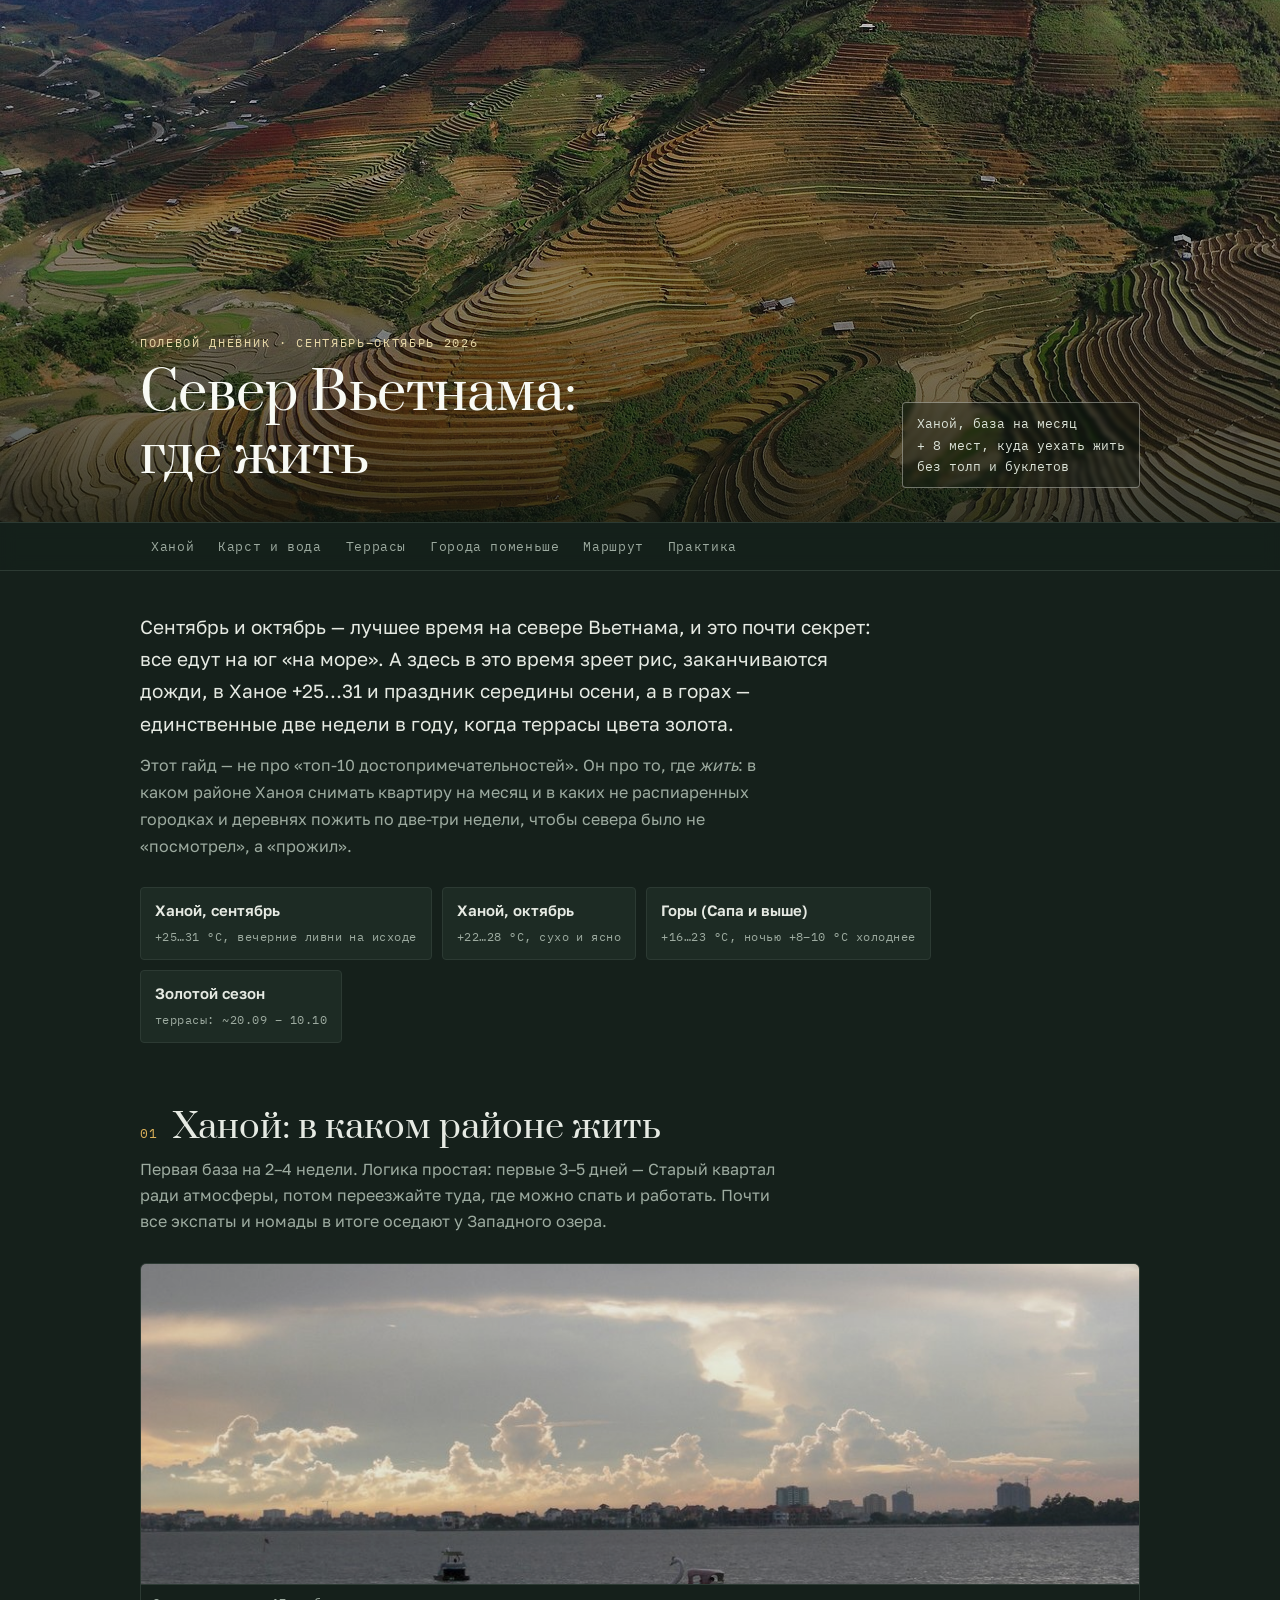
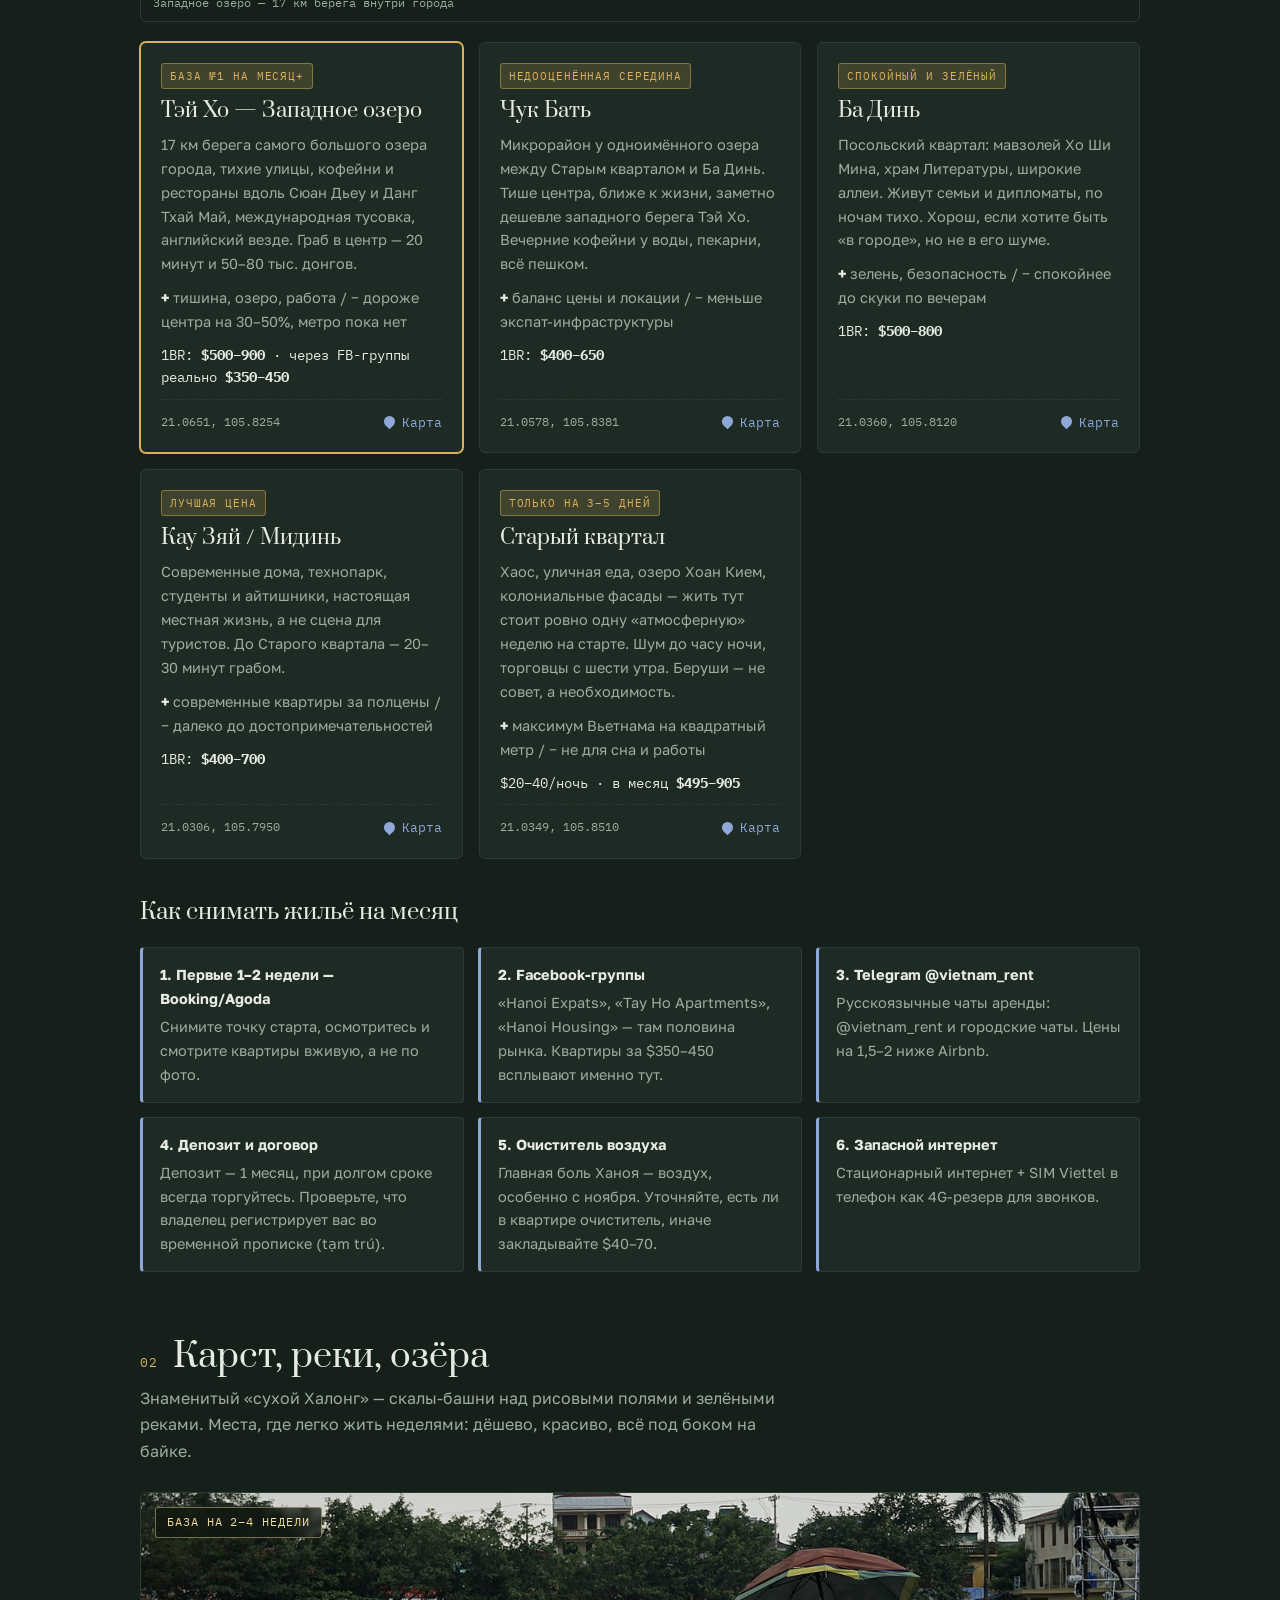
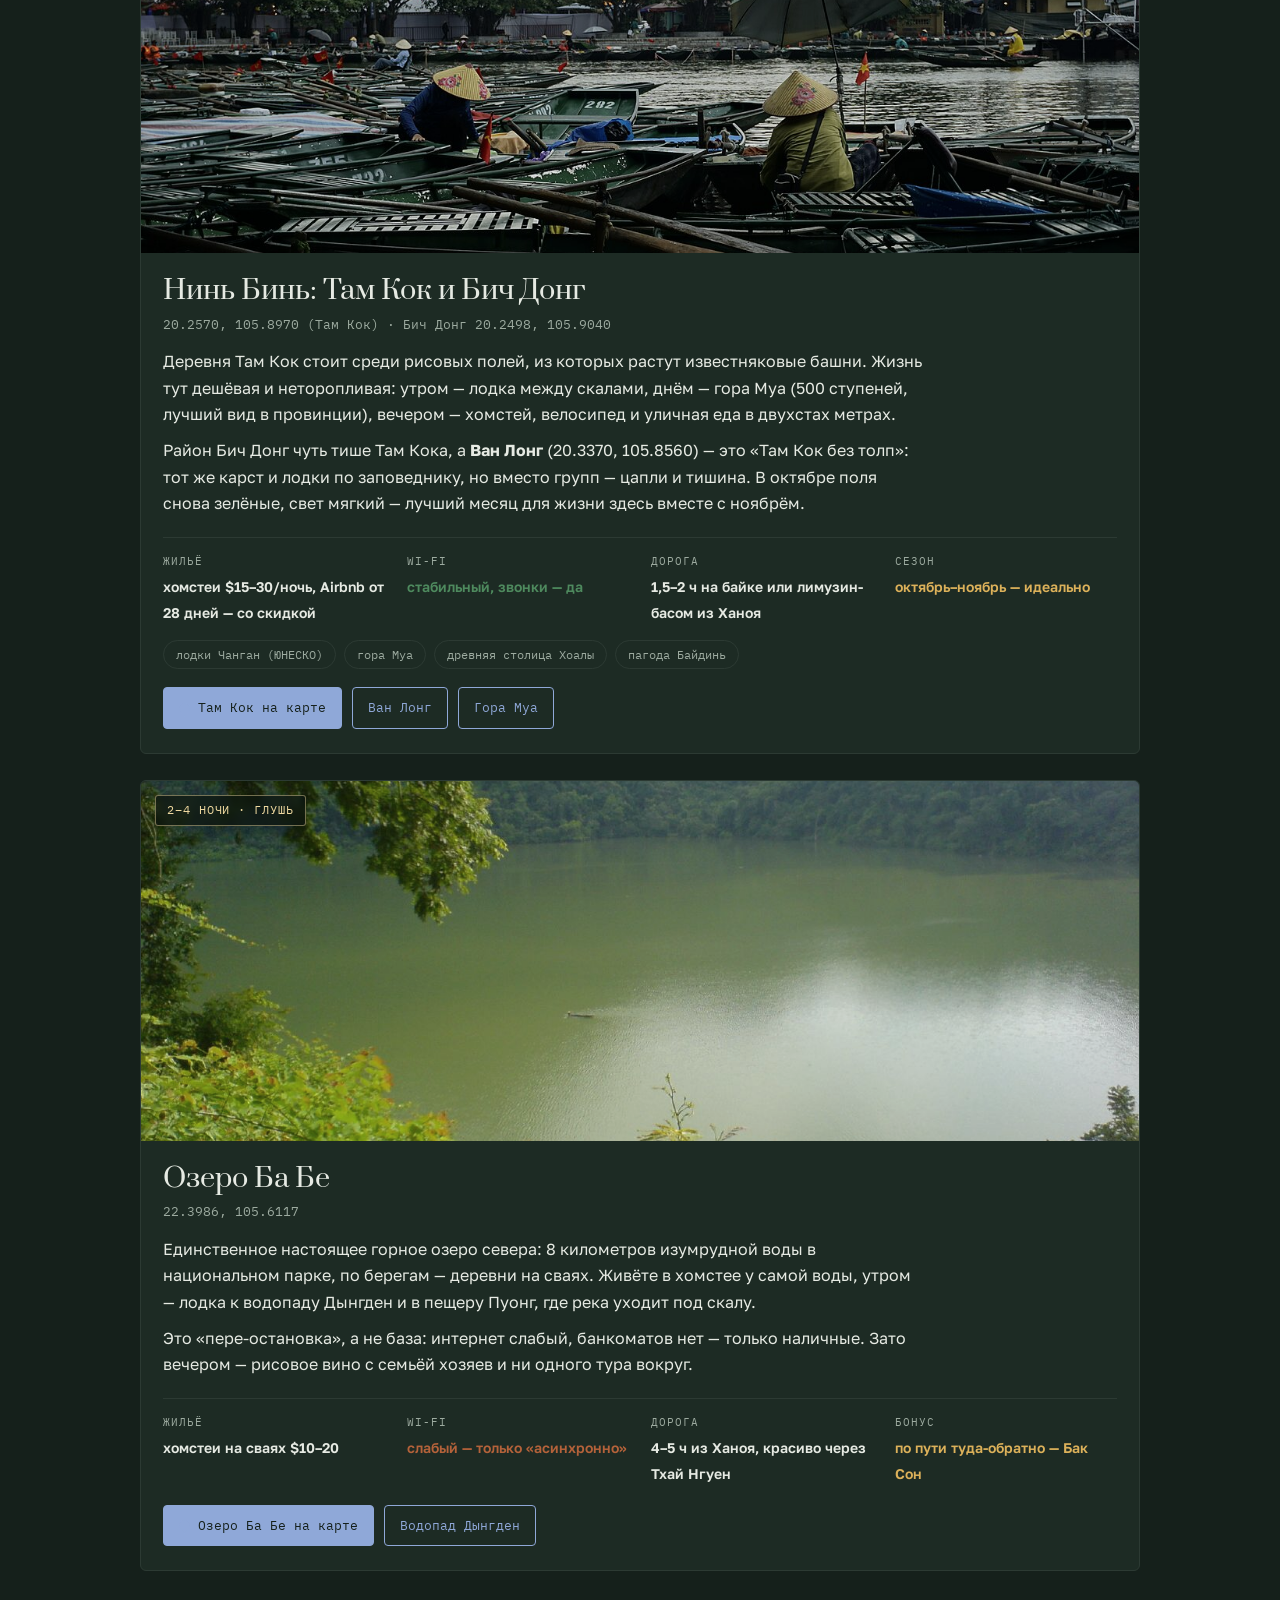
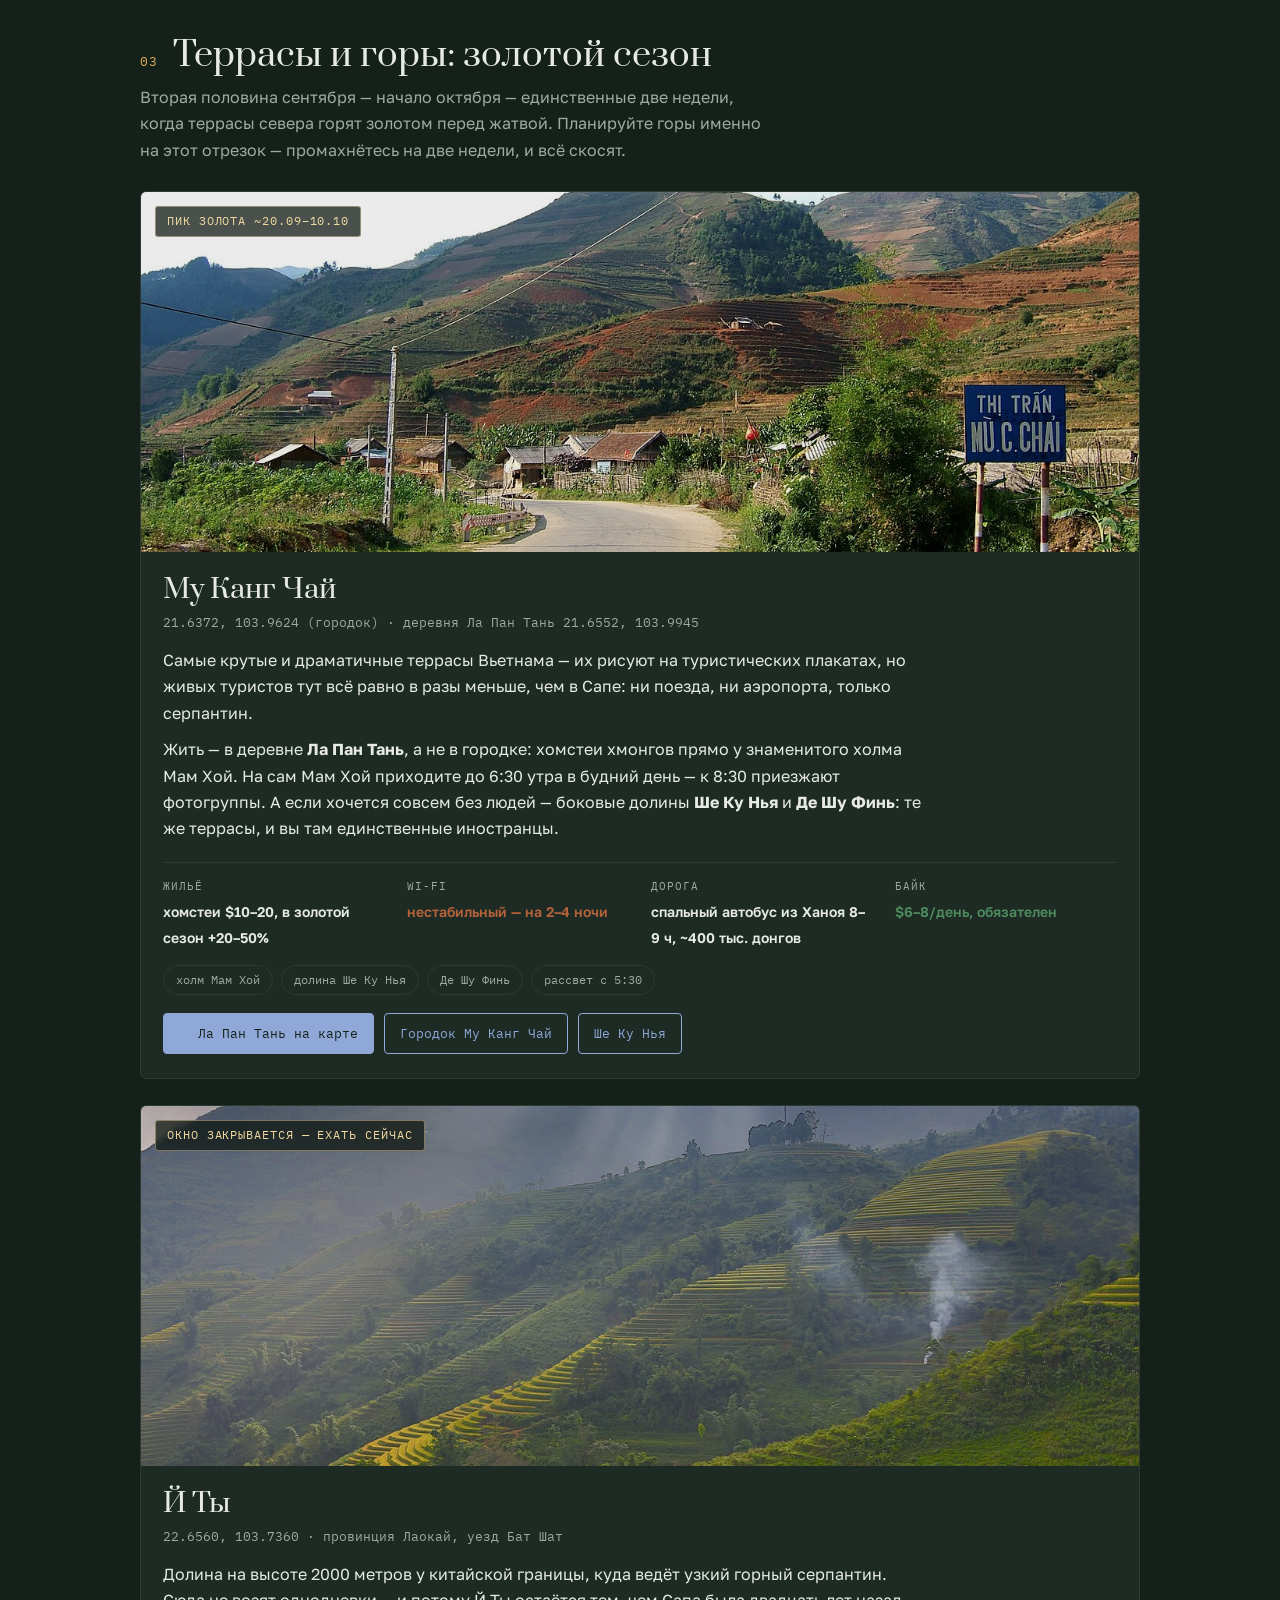
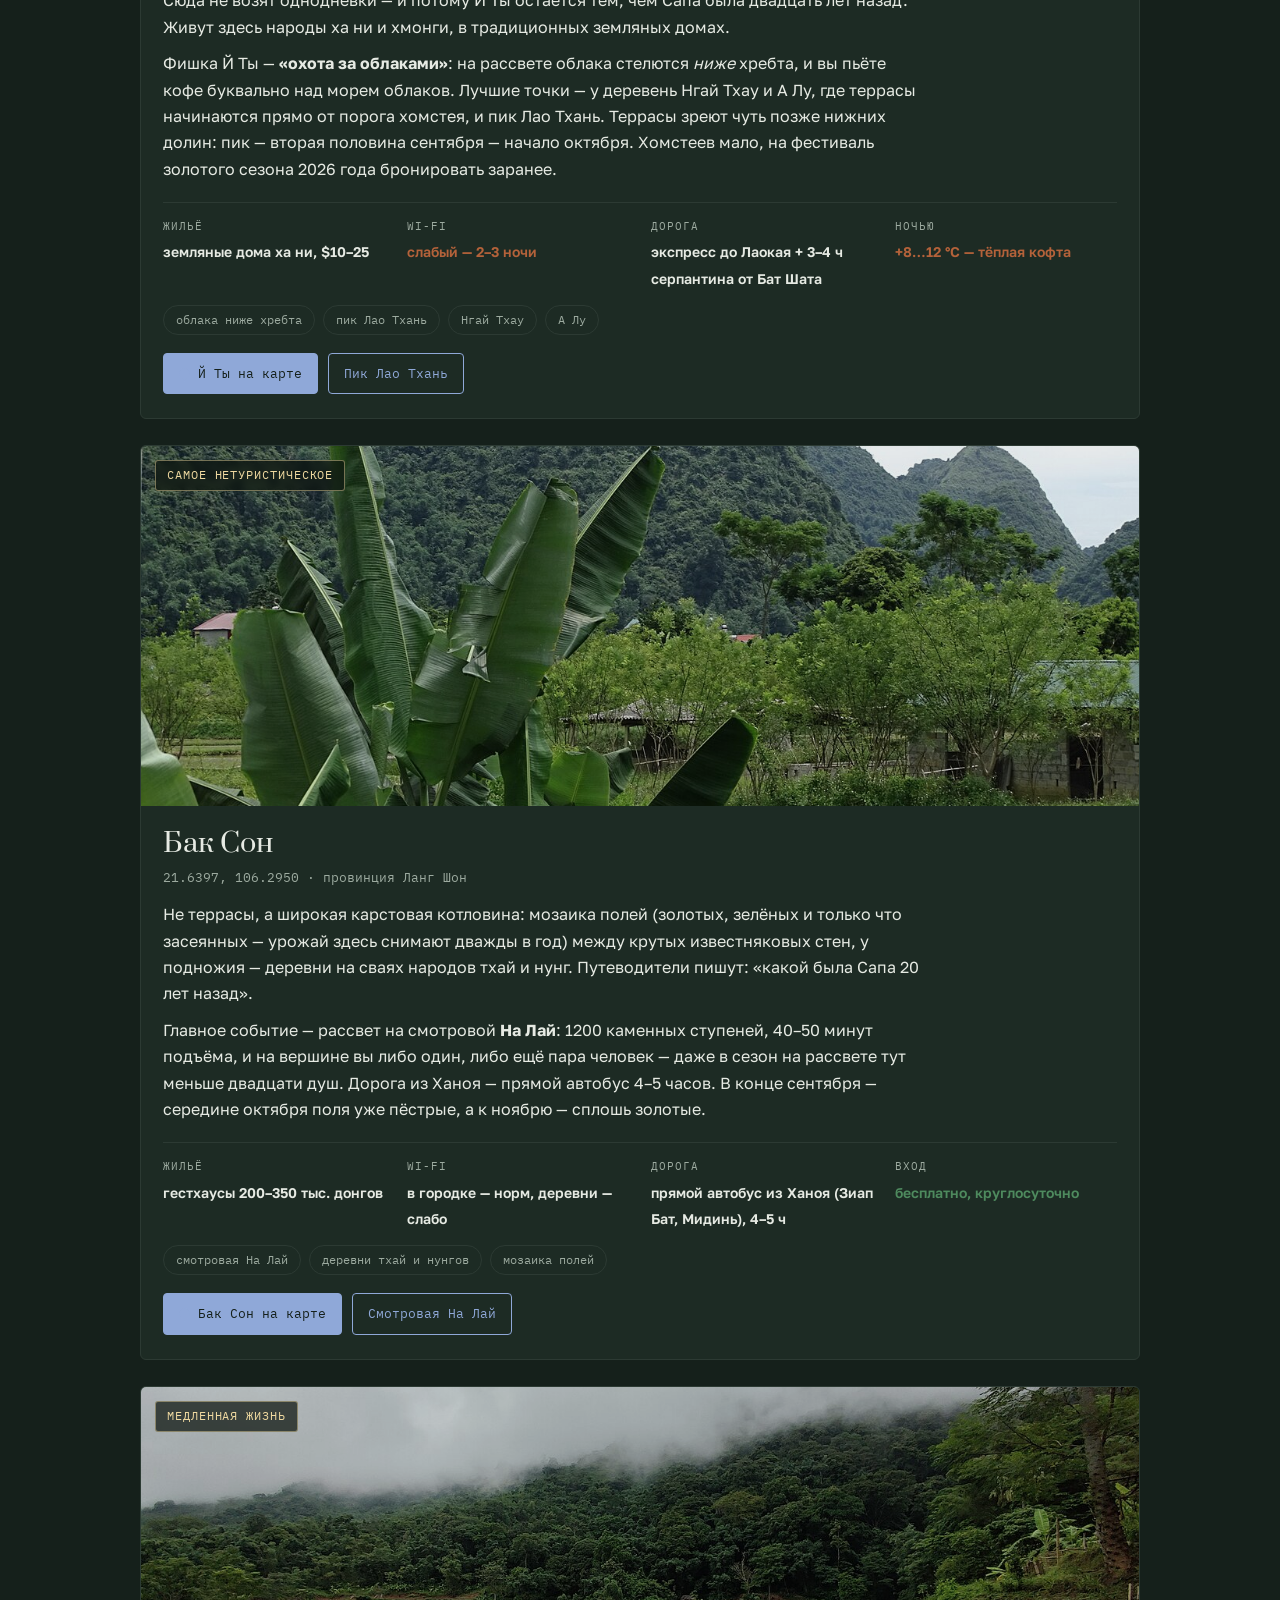
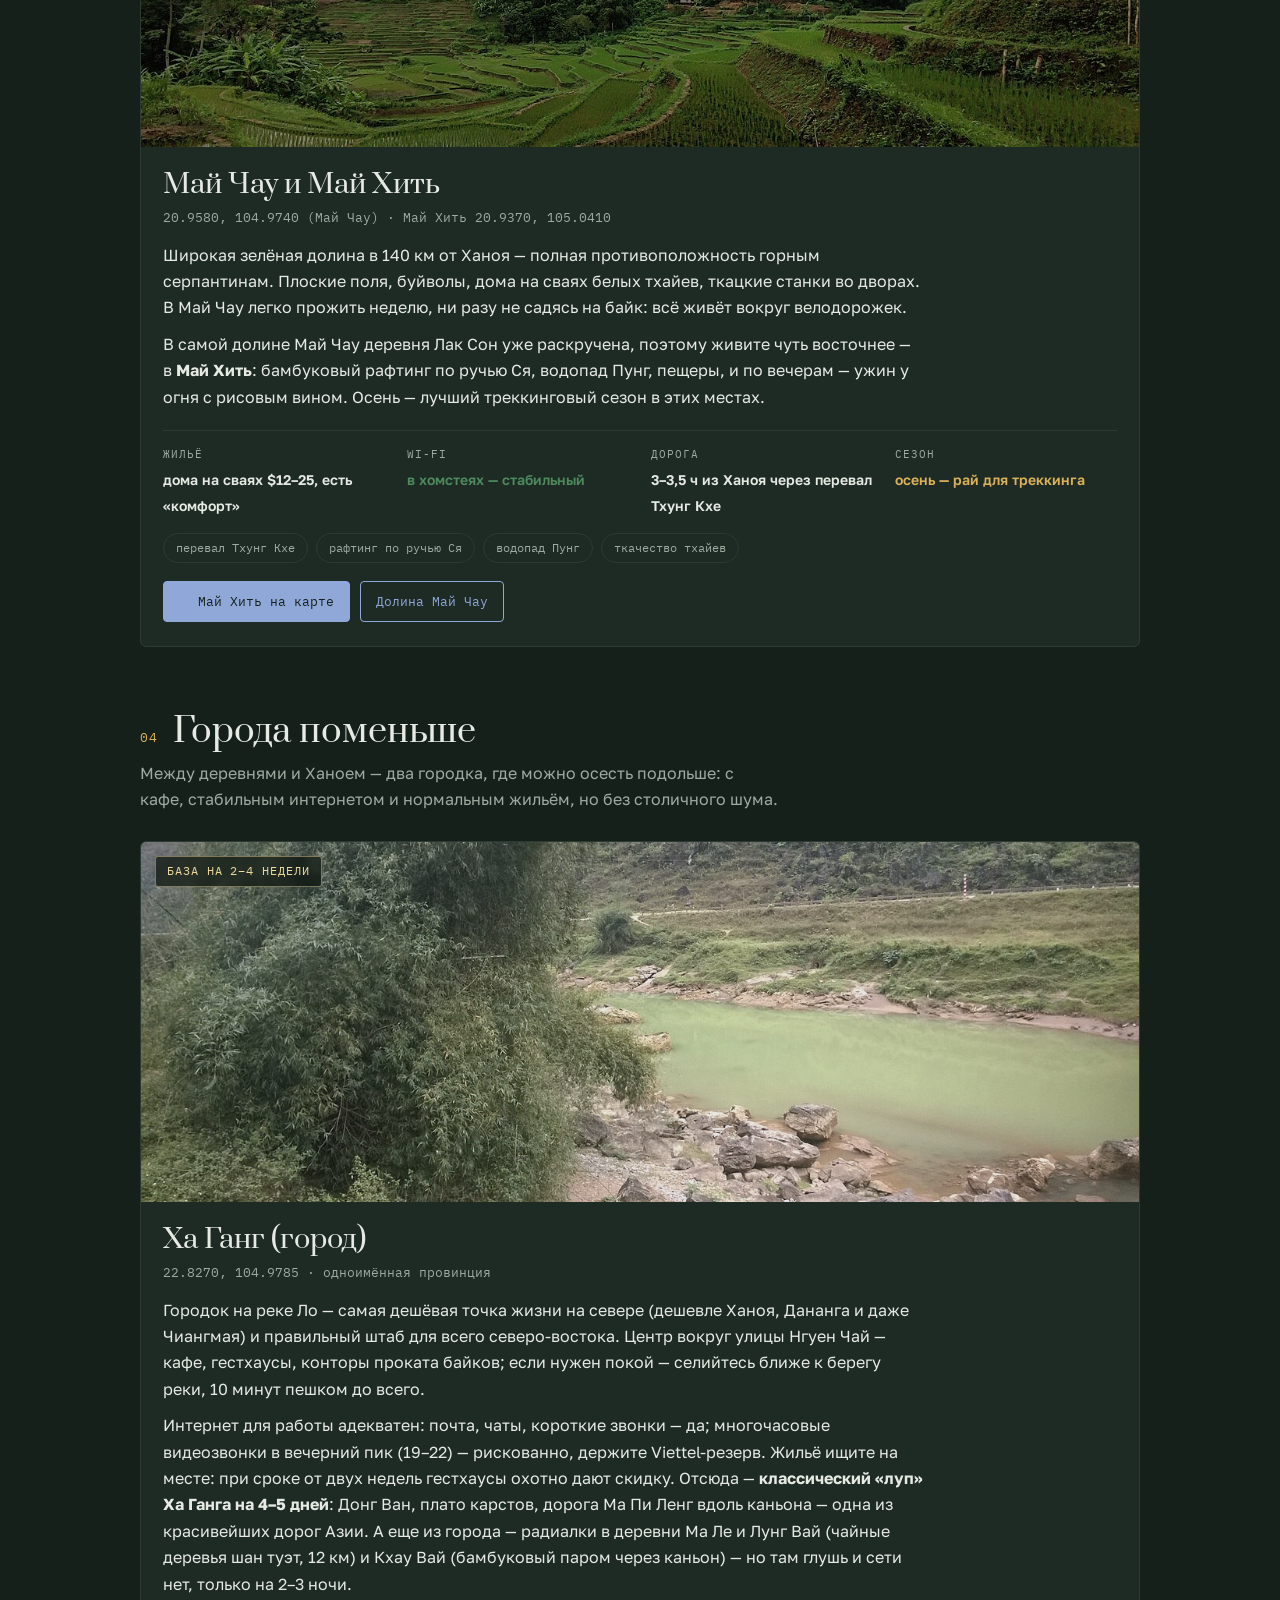
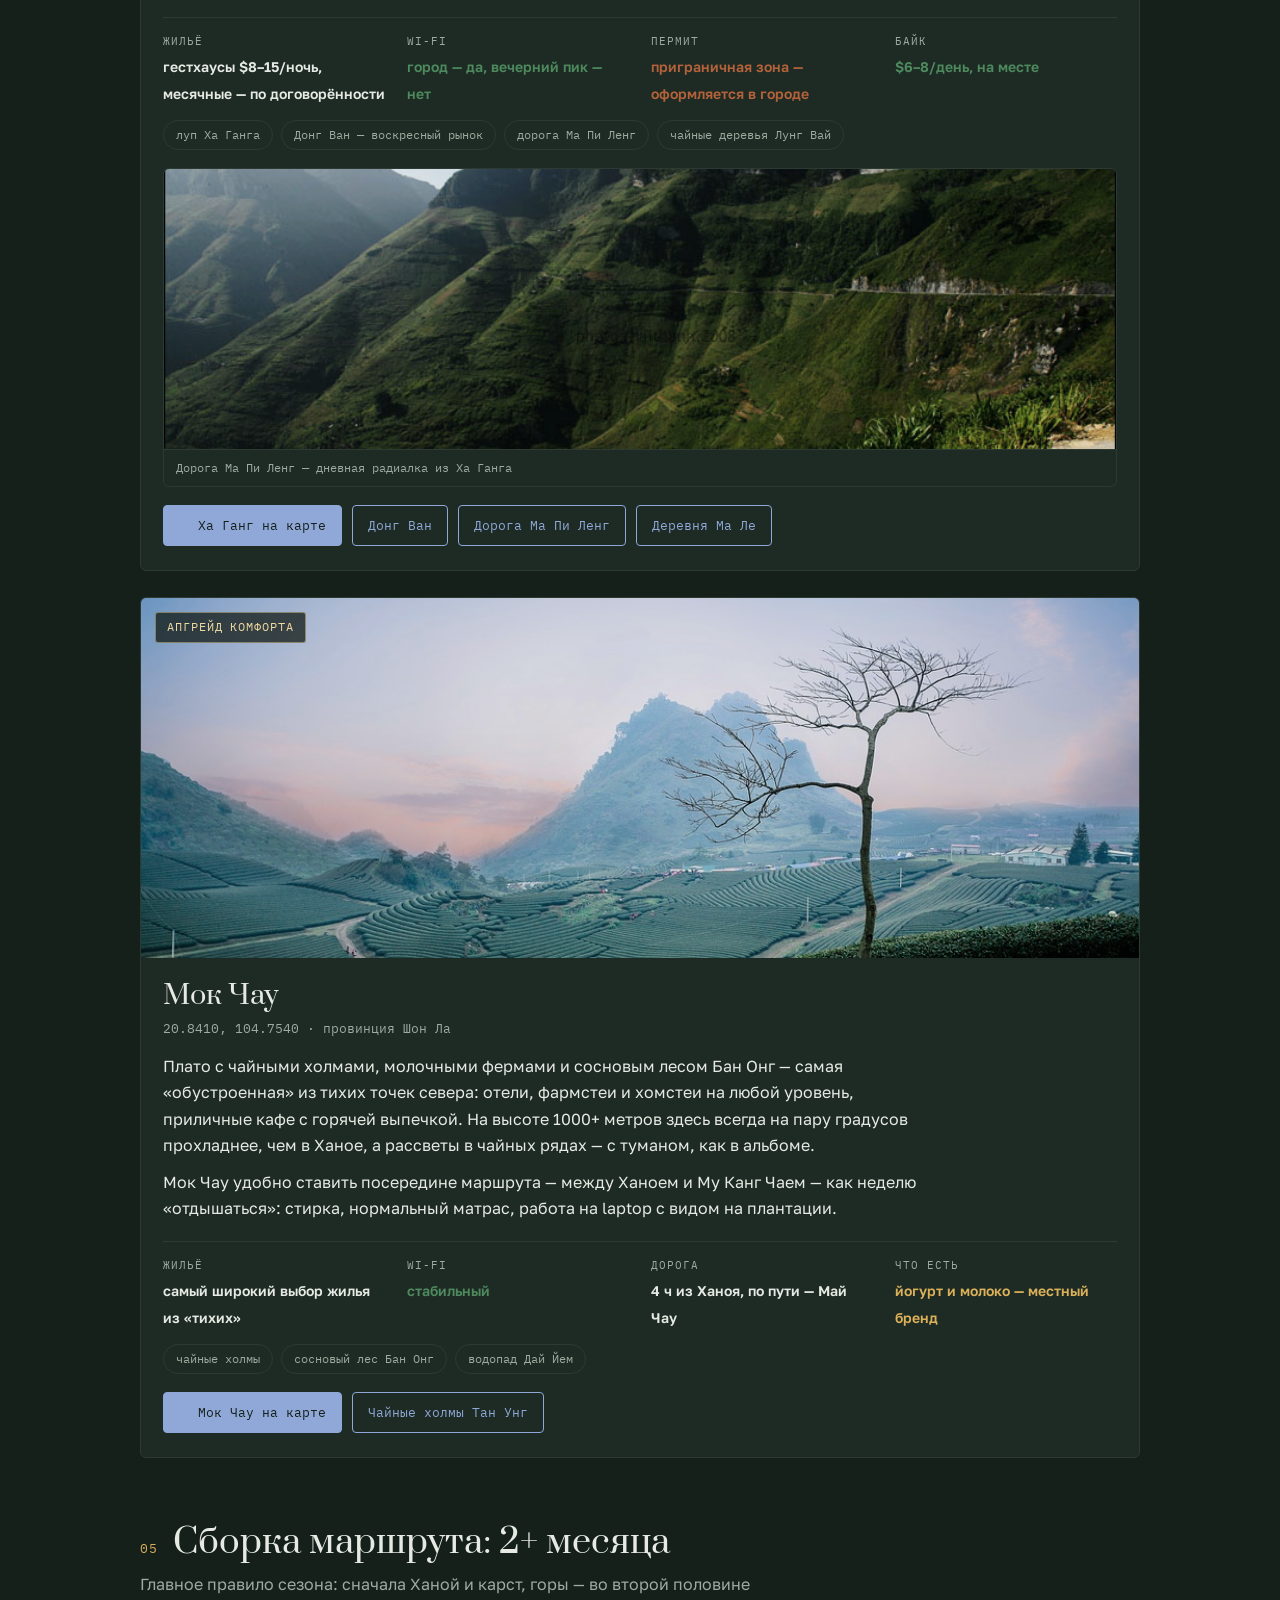
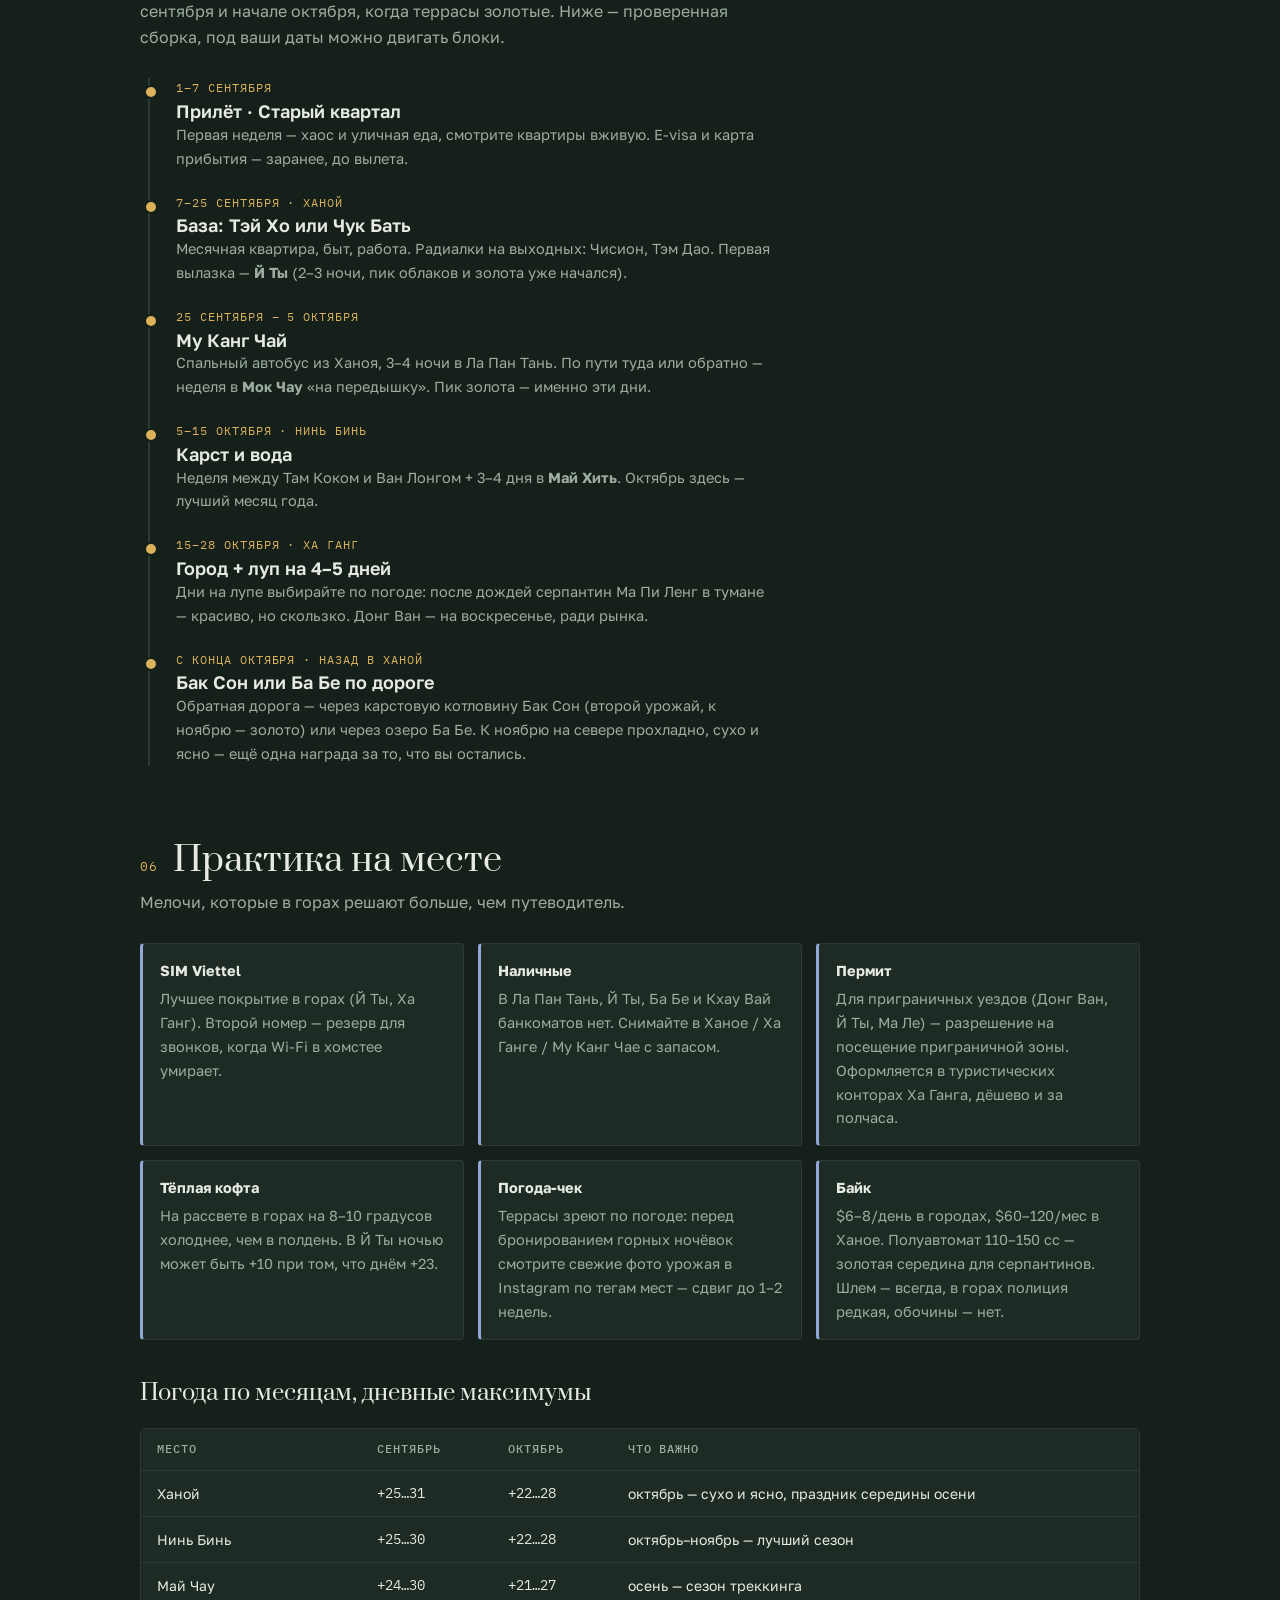
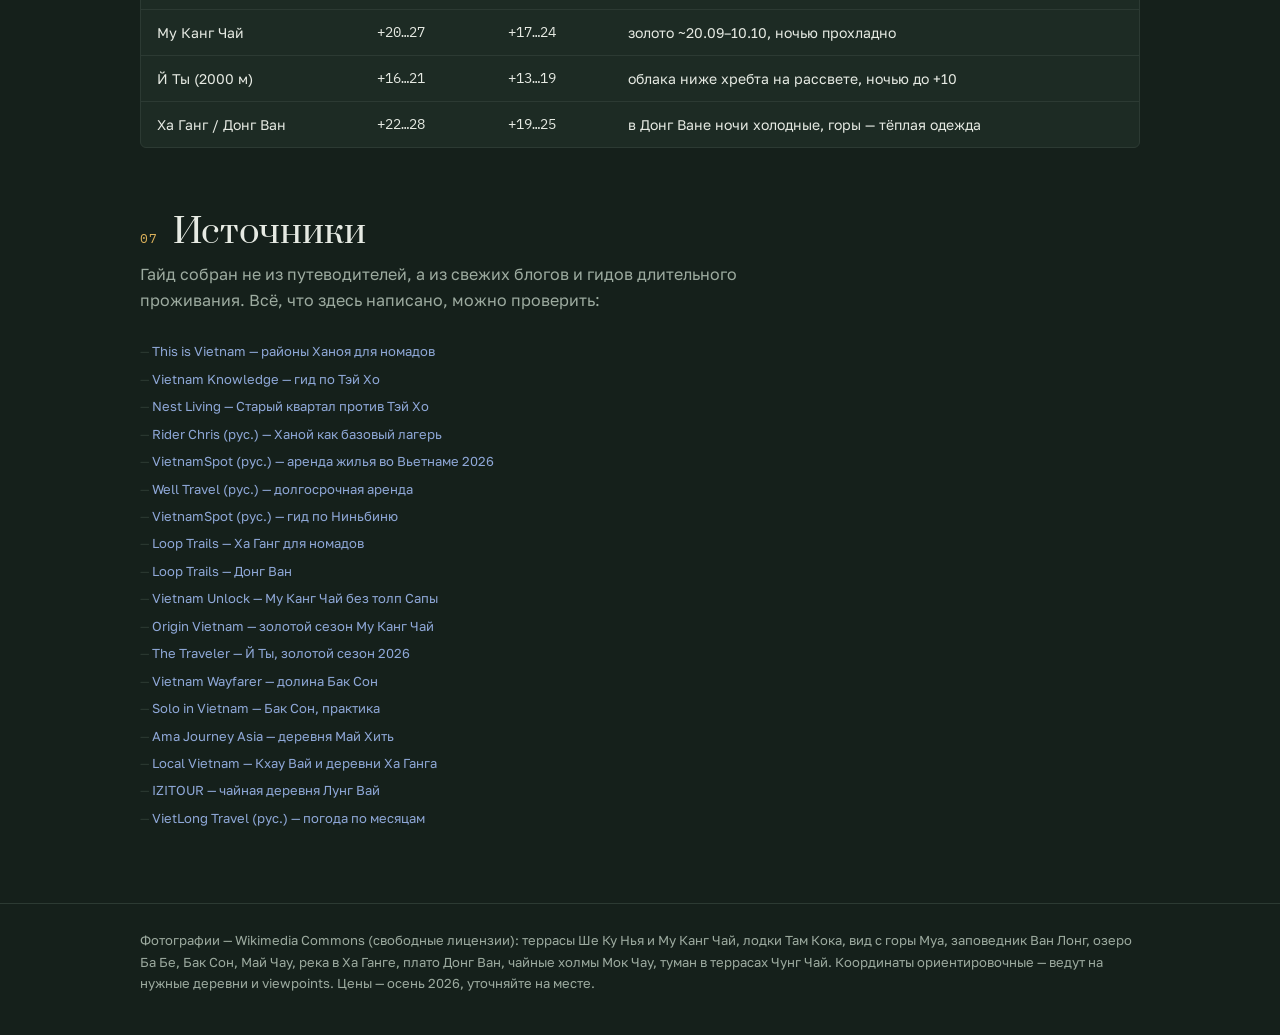
==== north-vietnam-guide.html @ f60629c9 "Гайд «Север Вьетнама: где жить» — новая вкладка - Новая вкладка #tab-guide: районы Ханоя, 8 мест сев" ====
<!doctype html>
<title>Север Вьетнама: где жить</title>
<meta charset="utf-8">
<meta name="viewport" content="width=device-width, initial-scale=1">
<link rel="preconnect" href="https://fonts.googleapis.com">
<link rel="preconnect" href="https://fonts.gstatic.com" crossorigin>
<link href="https://fonts.googleapis.com/css2?family=Prata&family=Golos+Text:wght@400;500;600&family=IBM+Plex+Mono:wght@400;500&display=swap" rel="stylesheet">
<style>
:root{
  --ground:#F2F3EE;
  --surface:#FBFBF8;
  --ink:#22322B;
  --muted:#5E6E64;
  --accent:#3E5C9A;
  --accent-ink:#2C4474;
  --gold:#B98A2C;
  --line:#D8DCD3;
  --photo-hue:saturate(0.95);
}
:root:not([data-theme="light"]){ /* un-stamped + dark OS */
  --ground:#15201B;
  --surface:#1D2B24;
  --ink:#E6EAE3;
  --muted:#9DABA0;
  --accent:#8FA8D8;
  --accent-ink:#B4C6EA;
  --gold:#DCB15A;
  --line:#2C3A33;
  --photo-hue:saturate(0.85) brightness(0.92);
}
:root[data-theme="dark"]{
  --ground:#15201B;
  --surface:#1D2B24;
  --ink:#E6EAE3;
  --muted:#9DABA0;
  --accent:#8FA8D8;
  --accent-ink:#B4C6EA;
  --gold:#DCB15A;
  --line:#2C3A33;
  --photo-hue:saturate(0.85) brightness(0.92);
}
*{box-sizing:border-box;margin:0;padding:0}
html{scroll-behavior:smooth}
@media (prefers-reduced-motion:reduce){html{scroll-behavior:auto}}
body{
  background:var(--ground);
  color:var(--ink);
  font:400 16px/1.65 "Golos Text",system-ui,-apple-system,Segoe UI,sans-serif;
  -webkit-font-smoothing:antialiased;
}
img{max-width:100%;display:block}
a{color:var(--accent);text-decoration:none}
a:hover{color:var(--accent-ink);text-decoration:underline}
a:focus-visible,button:focus-visible{outline:2px solid var(--accent);outline-offset:3px;border-radius:2px}

h1,h2,h3{font-family:"Prata",Georgia,serif;font-weight:400;text-wrap:balance;line-height:1.2}
.mono{font-family:"IBM Plex Mono",Consolas,monospace;font-variant-numeric:tabular-nums}
.wrap{max-width:1040px;margin:0 auto;padding:0 20px}
section{padding:56px 0 8px}

/* ---------- hero ---------- */
.hero{position:relative;overflow:hidden;border-bottom:1px solid var(--line)}
.hero img{width:100%;height:clamp(380px,58vh,560px);object-fit:cover;filter:var(--photo-hue)}
.hero .veil{position:absolute;inset:0;background:linear-gradient(180deg,rgba(10,18,14,.14) 0%,rgba(10,18,14,.55) 78%,rgba(10,18,14,.78) 100%)}
.hero .cap{position:absolute;left:0;right:0;bottom:0;padding:28px 20px 34px;color:#F4F6F1}
.hero .cap .wrap{display:flex;flex-wrap:wrap;align-items:flex-end;justify-content:space-between;gap:16px}
.hero h1{font-size:clamp(30px,5vw,52px);color:#F8FAF5;max-width:15ch}
.eyebrow{font-family:"IBM Plex Mono",monospace;font-size:12px;letter-spacing:.14em;text-transform:uppercase;color:#E8D9A8;margin-bottom:10px}
.hero .stamp{font-family:"IBM Plex Mono",monospace;font-size:12.5px;line-height:1.7;color:#DCE3D8;border:1px solid rgba(244,246,241,.4);padding:10px 14px;border-radius:4px;background:rgba(10,18,14,.35);backdrop-filter:blur(2px)}

/* ---------- intro ---------- */
.lede{font-size:19px;line-height:1.7;max-width:62ch;color:var(--ink)}
.lede + .lede{margin-top:12px}
.factrow{display:flex;flex-wrap:wrap;gap:10px;margin-top:26px}
.fact{border:1px solid var(--line);border-radius:4px;background:var(--surface);padding:10px 14px;min-width:150px}
.fact b{display:block;font-size:15px;font-weight:600;color:var(--ink)}
.fact span{font-family:"IBM Plex Mono",monospace;font-size:12px;color:var(--muted);letter-spacing:.04em}

/* ---------- nav ---------- */
nav{position:sticky;top:0;z-index:10;background:color-mix(in srgb,var(--ground) 88%,transparent);backdrop-filter:blur(8px);border-bottom:1px solid var(--line)}
nav .wrap{display:flex;gap:2px;overflow-x:auto;padding-top:6px;padding-bottom:6px}
nav a{font-family:"IBM Plex Mono",monospace;font-size:12.5px;letter-spacing:.05em;padding:7px 11px;border-radius:3px;white-space:nowrap;color:var(--muted)}
nav a:hover{background:var(--surface);color:var(--ink);text-decoration:none}

/* ---------- section headers ---------- */
.sechead{display:flex;align-items:baseline;gap:14px;margin-bottom:8px}
.sechead .no{font-family:"IBM Plex Mono",monospace;font-size:13px;color:var(--gold);letter-spacing:.1em}
.sechead h2{font-size:clamp(24px,3.4vw,34px)}
.sub{color:var(--muted);max-width:64ch;margin-bottom:28px}

/* ---------- district cards (Hanoi) ---------- */
.hgrid{display:grid;grid-template-columns:repeat(auto-fill,minmax(300px,1fr));gap:16px;margin-top:20px}
.dcard{border:1px solid var(--line);border-radius:6px;background:var(--surface);padding:20px;display:flex;flex-direction:column;gap:10px}
.dcard.pick{border-color:var(--gold);box-shadow:0 0 0 1px var(--gold)}
.dcard h3{font-size:20px}
.dcard .tag{align-self:flex-start;font-family:"IBM Plex Mono",monospace;font-size:11px;letter-spacing:.08em;text-transform:uppercase;padding:3px 8px;border-radius:3px;background:color-mix(in srgb,var(--gold) 18%,var(--surface));color:var(--gold);border:1px solid color-mix(in srgb,var(--gold) 45%,transparent)}
.dcard p{font-size:14.5px;color:var(--muted)}
.dcard .price{font-family:"IBM Plex Mono",monospace;font-size:13.5px;color:var(--ink)}
.dcard .foot{margin-top:auto;display:flex;justify-content:space-between;align-items:center;gap:10px;border-top:1px dashed var(--line);padding-top:12px}
.mlink{display:inline-flex;align-items:center;gap:7px;font-family:"IBM Plex Mono",monospace;font-size:12.5px}
.pin{width:11px;height:11px;border-radius:50% 50% 50% 0;background:var(--accent);transform:rotate(-45deg);flex:none}
.plus{font-size:13.5px}
.plus b{color:var(--ink)}
.plus .m{color:var(--muted)}

/* ---------- place cards ---------- */
.pcard{border:1px solid var(--line);border-radius:6px;background:var(--surface);overflow:hidden;margin-top:26px}
.pcard .ph{position:relative}
.pcard .ph img{width:100%;height:clamp(230px,34vw,360px);object-fit:cover;filter:var(--photo-hue)}
.pcard .ph .badge{position:absolute;top:14px;left:14px;font-family:"IBM Plex Mono",monospace;font-size:11.5px;letter-spacing:.08em;text-transform:uppercase;background:rgba(12,20,15,.72);color:#EFD9A0;border:1px solid rgba(239,217,160,.45);padding:5px 11px;border-radius:3px;backdrop-filter:blur(3px)}
.pcard .body{padding:22px 22px 24px}
.pcard h3{font-size:clamp(21px,2.6vw,27px)}
.pcard .coords{font-family:"IBM Plex Mono",monospace;font-size:12.5px;color:var(--muted);margin:6px 0 14px}
.pcard .story{max-width:76ch;color:var(--ink)}
.pcard .story p + p{margin-top:10px}
.datarow{display:grid;grid-template-columns:repeat(auto-fit,minmax(170px,1fr));gap:0 22px;margin-top:20px;border-top:1px solid var(--line);padding-top:14px}
.datarow .cell span{display:block;font-family:"IBM Plex Mono",monospace;font-size:11px;letter-spacing:.09em;text-transform:uppercase;color:var(--muted);margin-bottom:3px}
.datarow .cell b{font-size:14px;font-weight:600;color:var(--ink)}
.datarow .cell b.gold{color:var(--gold)}
.datarow .cell b.ok{color:#4E8A5E}
:root[data-theme="dark"] .datarow .cell b.ok{color:#7FBE8C}
.datarow .cell b.warn{color:#B4623A}
:root[data-theme="dark"] .datarow .cell b.warn{color:#D69672}
.pcard .side{margin-top:18px;display:flex;flex-wrap:wrap;gap:10px;align-items:center}
.btn{display:inline-flex;align-items:center;gap:8px;border:1px solid var(--accent);border-radius:4px;padding:9px 15px;font-family:"IBM Plex Mono",monospace;font-size:13px;background:transparent;color:var(--accent)}
.btn:hover{background:var(--accent);color:var(--ground);text-decoration:none}
.btn.solid{background:var(--accent);color:var(--ground)}
.btn.solid:hover{background:var(--accent-ink);border-color:var(--accent-ink)}
.whisper{font-size:13.5px;color:var(--muted);font-style:italic}
.chips{display:flex;flex-wrap:wrap;gap:8px;margin-top:14px}
.chip{font-family:"IBM Plex Mono",monospace;font-size:12px;border:1px solid var(--line);border-radius:99px;padding:4px 12px;color:var(--muted)}

/* ---------- timeline ---------- */
.timeline{border-left:2px solid var(--line);margin:26px 0 10px 8px;padding-left:26px;display:flex;flex-direction:column;gap:22px}
.tl{position:relative}
.tl::before{content:"";position:absolute;left:-32px;top:7px;width:10px;height:10px;border-radius:50%;background:var(--gold);border:2px solid var(--ground)}
.tl time{font-family:"IBM Plex Mono",monospace;font-size:12px;letter-spacing:.08em;text-transform:uppercase;color:var(--gold);display:block;margin-bottom:3px}
.tl h3{font-size:18px;font-family:"Golos Text",sans-serif;font-weight:600}
.tl p{font-size:14.5px;color:var(--muted);max-width:66ch}

/* ---------- tables ---------- */
.tblwrap{overflow-x:auto;border:1px solid var(--line);border-radius:6px;margin-top:22px;background:var(--surface)}
table{border-collapse:collapse;width:100%;min-width:560px;font-size:14px}
th,td{text-align:left;padding:11px 16px;border-bottom:1px solid var(--line)}
th{font-family:"IBM Plex Mono",monospace;font-size:11.5px;letter-spacing:.08em;text-transform:uppercase;color:var(--muted);font-weight:500}
tr:last-child td{border-bottom:none}
td.mono,th.mono{font-variant-numeric:tabular-nums}

/* ---------- how-to list ---------- */
.howto{display:grid;grid-template-columns:repeat(auto-fill,minmax(290px,1fr));gap:14px;margin-top:22px}
.howto .step{border:1px solid var(--line);border-left:3px solid var(--accent);border-radius:4px;background:var(--surface);padding:15px 17px;font-size:14.5px}
.howto .step b{display:block;margin-bottom:4px}
.howto .step span{color:var(--muted)}

/* ---------- sources ---------- */
.src{font-size:13px;color:var(--muted)}
.src li{margin-bottom:6px}
.src ul{margin-top:10px;list-style:none}
.src li::before{content:"— ";color:var(--line)}
footer{margin-top:60px;border-top:1px solid var(--line);padding:26px 0 40px}

@media (max-width:640px){
  .hero .cap{padding:20px 0 26px}
  .datarow{grid-template-columns:1fr 1fr}
}
</style>
</head>
<body>

<header class="hero">
  <img src="[data-uri]" alt="Золотые рисовые террасы в долине Ше Ку Нья, Му Канг Чай">
  <div class="veil"></div>
  <div class="cap">
    <div class="wrap">
      <div>
        <div class="eyebrow">Полевой дневник · сентябрь–октябрь 2026</div>
        <h1>Север Вьетнама: где жить</h1>
      </div>
      <div class="stamp mono">Ханой, база на месяц<br>+ 8 мест, куда уехать жить<br>без толп и буклетов</div>
    </div>
  </div>
</header>

<nav aria-label="Разделы">
  <div class="wrap">
    <a href="#hanoi">Ханой</a>
    <a href="#karst">Карст и вода</a>
    <a href="#terraces">Террасы</a>
    <a href="#towns">Города поменьше</a>
    <a href="#route">Маршрут</a>
    <a href="#practice">Практика</a>
  </div>
</nav>

<div class="wrap">

<section id="intro" style="padding-top:40px">
  <p class="lede">Сентябрь и октябрь — лучшее время на севере Вьетнама, и это почти секрет: все едут на юг «на море». А здесь в это время зреет рис, заканчиваются дожди, в Ханое +25…31 и праздник середины осени, а в горах — единственные две недели в году, когда террасы цвета золота.</p>
  <p class="lede" style="color:var(--muted);font-size:16px">Этот гайд — не про «топ-10 достопримечательностей». Он про то, где <em>жить</em>: в каком районе Ханоя снимать квартиру на месяц и в каких не распиаренных городках и деревнях пожить по две-три недели, чтобы севера было не «посмотрел», а «прожил».</p>
  <div class="factrow">
    <div class="fact"><b>Ханой, сентябрь</b><span>+25…31 °C, вечерние ливни на исходе</span></div>
    <div class="fact"><b>Ханой, октябрь</b><span>+22…28 °C, сухо и ясно</span></div>
    <div class="fact"><b>Горы (Сапа и выше)</b><span>+16…23 °C, ночью +8–10 °C холоднее</span></div>
    <div class="fact"><b>Золотой сезон</b><span>террасы: ~20.09 – 10.10</span></div>
  </div>
</section>

<section id="hanoi">
  <div class="sechead"><span class="no">01</span><h2>Ханой: в каком районе жить</h2></div>
  <p class="sub">Первая база на 2–4 недели. Логика простая: первые 3–5 дней — Старый квартал ради атмосферы, потом переезжайте туда, где можно спать и работать. Почти все экспаты и номады в итоге оседают у Западного озера.</p>

  <figure style="margin:24px 0 6px;border-radius:6px;overflow:hidden;border:1px solid var(--line)">
    <img src="[data-uri]" alt="Западное озеро (Хо Тэй) в Ханое" style="width:100%;height:clamp(200px,30vw,320px);object-fit:cover;filter:var(--photo-hue)">
    <figcaption style="font-family:'IBM Plex Mono',monospace;font-size:12px;color:var(--muted);padding:8px 12px;border-top:1px solid var(--line)">Западное озеро — 17 км берега внутри города</figcaption>
  </figure>

  <div class="hgrid">
    <div class="dcard pick">
      <span class="tag">База №1 на месяц+</span>
      <h3>Тэй Хо — Западное озеро</h3>
      <p>17 км берега самого большого озера города, тихие улицы, кофейни и рестораны вдоль Сюан Дьеу и Данг Тхай Май, международная тусовка, английский везде. Граб в центр — 20 минут и 50–80 тыс. донгов.</p>
      <p class="plus"><b>+</b> тишина, озеро, работа <span class="m">/ − дороже центра на 30–50%, метро пока нет</span></p>
      <p class="price">1BR: <b>$500–900</b> · через FB-группы реально <b>$350–450</b></p>
      <div class="foot">
        <span class="mono" style="font-size:12px;color:var(--muted)">21.0651, 105.8254</span>
        <a class="mlink" href="https://www.google.com/maps/search/?api=1&query=21.0651,105.8254"><span class="pin"></span>Карта</a>
      </div>
    </div>

    <div class="dcard">
      <span class="tag">Недооценённая середина</span>
      <h3>Чук Бать</h3>
      <p>Микрорайон у одноимённого озера между Старым кварталом и Ба Динь. Тише центра, ближе к жизни, заметно дешевле западного берега Тэй Хо. Вечерние кофейни у воды, пекарни, всё пешком.</p>
      <p class="plus"><b>+</b> баланс цены и локации <span class="m">/ − меньше экспат-инфраструктуры</span></p>
      <p class="price">1BR: <b>$400–650</b></p>
      <div class="foot">
        <span class="mono" style="font-size:12px;color:var(--muted)">21.0578, 105.8381</span>
        <a class="mlink" href="https://www.google.com/maps/search/?api=1&query=21.0578,105.8381"><span class="pin"></span>Карта</a>
      </div>
    </div>

    <div class="dcard">
      <span class="tag">Спокойный и зелёный</span>
      <h3>Ба Динь</h3>
      <p>Посольский квартал: мавзолей Хо Ши Мина, храм Литературы, широкие аллеи. Живут семьи и дипломаты, по ночам тихо. Хорош, если хотите быть «в городе», но не в его шуме.</p>
      <p class="plus"><b>+</b> зелень, безопасность <span class="m">/ − спокойнее до скуки по вечерам</span></p>
      <p class="price">1BR: <b>$500–800</b></p>
      <div class="foot">
        <span class="mono" style="font-size:12px;color:var(--muted)">21.0360, 105.8120</span>
        <a class="mlink" href="https://www.google.com/maps/search/?api=1&query=21.0360,105.8120"><span class="pin"></span>Карта</a>
      </div>
    </div>

    <div class="dcard">
      <span class="tag">Лучшая цена</span>
      <h3>Кау Зяй / Мидинь</h3>
      <p>Современные дома, технопарк, студенты и айтишники, настоящая местная жизнь, а не сцена для туристов. До Старого квартала — 20–30 минут грабом.</p>
      <p class="plus"><b>+</b> современные квартиры за полцены <span class="m">/ − далеко до достопримечательностей</span></p>
      <p class="price">1BR: <b>$400–700</b></p>
      <div class="foot">
        <span class="mono" style="font-size:12px;color:var(--muted)">21.0306, 105.7950</span>
        <a class="mlink" href="https://www.google.com/maps/search/?api=1&query=21.0306,105.7950"><span class="pin"></span>Карта</a>
      </div>
    </div>

    <div class="dcard">
      <span class="tag">Только на 3–5 дней</span>
      <h3>Старый квартал</h3>
      <p>Хаос, уличная еда, озеро Хоан Кием, колониальные фасады — жить тут стоит ровно одну «атмосферную» неделю на старте. Шум до часу ночи, торговцы с шести утра. Беруши — не совет, а необходимость.</p>
      <p class="plus"><b>+</b> максимум Вьетнама на квадратный метр <span class="m">/ − не для сна и работы</span></p>
      <p class="price">$20–40/ночь · в месяц <b>$495–905</b></p>
      <div class="foot">
        <span class="mono" style="font-size:12px;color:var(--muted)">21.0349, 105.8510</span>
        <a class="mlink" href="https://www.google.com/maps/search/?api=1&query=21.0349,105.8510"><span class="pin"></span>Карта</a>
      </div>
    </div>
  </div>

  <h3 style="margin-top:40px;font-size:22px">Как снимать жильё на месяц</h3>
  <div class="howto">
    <div class="step"><b>1. Первые 1–2 недели — Booking/Agoda</b><span>Снимите точку старта, осмотритесь и смотрите квартиры вживую, а не по фото.</span></div>
    <div class="step"><b>2. Facebook-группы</b><span>«Hanoi Expats», «Tay Ho Apartments», «Hanoi Housing» — там половина рынка. Квартиры за $350–450 всплывают именно тут.</span></div>
    <div class="step"><b>3. Telegram @vietnam_rent</b><span>Русскоязычные чаты аренды: @vietnam_rent и городские чаты. Цены на 1,5–2 ниже Airbnb.</span></div>
    <div class="step"><b>4. Депозит и договор</b><span>Депозит — 1 месяц, при долгом сроке всегда торгуйтесь. Проверьте, что владелец регистрирует вас во временной прописке (tạm trú).</span></div>
    <div class="step"><b>5. Очиститель воздуха</b><span>Главная боль Ханоя — воздух, особенно с ноября. Уточняйте, есть ли в квартире очиститель, иначе закладывайте $40–70.</span></div>
    <div class="step"><b>6. Запасной интернет</b><span>Стационарный интернет + SIM Viettel в телефон как 4G-резерв для звонков.</span></div>
  </div>
</section>

<section id="karst">
  <div class="sechead"><span class="no">02</span><h2>Карст, реки, озёра</h2></div>
  <p class="sub">Знаменитый «сухой Халонг» — скалы-башни над рисовыми полями и зелёными реками. Места, где легко жить неделями: дёшево, красиво, всё под боком на байке.</p>

  <article class="pcard">
    <div class="ph"><img src="[data-uri]" alt="Лодки в Там Коке среди карстовых скал"><span class="badge">База на 2–4 недели</span></div>
    <div class="body">
      <h3>Нинь Бинь: Там Кок и Бич Донг</h3>
      <div class="coords">20.2570, 105.8970 (Там Кок) · Бич Донг 20.2498, 105.9040</div>
      <div class="story">
        <p>Деревня Там Кок стоит среди рисовых полей, из которых растут известняковые башни. Жизнь тут дешёвая и неторопливая: утром — лодка между скалами, днём — гора Муа (500 ступеней, лучший вид в провинции), вечером — хомстей, велосипед и уличная еда в двухстах метрах.</p>
        <p>Район Бич Донг чуть тише Там Кока, а <strong>Ван Лонг</strong> (20.3370, 105.8560) — это «Там Кок без толп»: тот же карст и лодки по заповеднику, но вместо групп — цапли и тишина. В октябре поля снова зелёные, свет мягкий — лучший месяц для жизни здесь вместе с ноябрём.</p>
      </div>
      <div class="datarow">
        <div class="cell"><span>Жильё</span><b>хомстеи $15–30/ночь, Airbnb от 28 дней — со скидкой</b></div>
        <div class="cell"><span>Wi-Fi</span><b class="ok">стабильный, звонки — да</b></div>
        <div class="cell"><span>Дорога</span><b>1,5–2 ч на байке или лимузин-басом из Ханоя</b></div>
        <div class="cell"><span>Сезон</span><b class="gold">октябрь–ноябрь — идеально</b></div>
      </div>
      <div class="chips">
        <span class="chip">лодки Чанган (ЮНЕСКО)</span>
        <span class="chip">гора Муа</span>
        <span class="chip">древняя столица Хоалы</span>
        <span class="chip">пагода Байдинь</span>
      </div>
      <div class="side">
        <a class="btn solid" href="https://www.google.com/maps/search/?api=1&query=20.2570,105.8970"><span class="pin"></span>Там Кок на карте</a>
        <a class="btn" href="https://www.google.com/maps/search/?api=1&query=20.3370,105.8560">Ван Лонг</a>
        <a class="btn" href="https://www.google.com/maps/search/?api=1&query=20.2509,105.8731">Гора Муа</a>
      </div>
    </div>
  </article>

  <article class="pcard">
    <div class="ph"><img src="[data-uri]" alt="Озеро Ба Бе среди лесистых гор"><span class="badge">2–4 ночи · глушь</span></div>
    <div class="body">
      <h3>Озеро Ба Бе</h3>
      <div class="coords">22.3986, 105.6117</div>
      <div class="story">
        <p>Единственное настоящее горное озеро севера: 8 километров изумрудной воды в национальном парке, по берегам — деревни на сваях. Живёте в хомстее у самой воды, утром — лодка к водопаду Дынгден и в пещеру Пуонг, где река уходит под скалу.</p>
        <p>Это «пере-остановка», а не база: интернет слабый, банкоматов нет — только наличные. Зато вечером — рисовое вино с семьёй хозяев и ни одного тура вокруг.</p>
      </div>
      <div class="datarow">
        <div class="cell"><span>Жильё</span><b>хомстеи на сваях $10–20</b></div>
        <div class="cell"><span>Wi-Fi</span><b class="warn">слабый — только «асинхронно»</b></div>
        <div class="cell"><span>Дорога</span><b>4–5 ч из Ханоя, красиво через Тхай Нгуен</b></div>
        <div class="cell"><span>Бонус</span><b class="gold">по пути туда-обратно — Бак Сон</b></div>
      </div>
      <div class="side">
        <a class="btn solid" href="https://www.google.com/maps/search/?api=1&query=22.3986,105.6117"><span class="pin"></span>Озеро Ба Бе на карте</a>
        <a class="btn" href="https://www.google.com/maps/search/?api=1&query=22.4119,105.6353">Водопад Дынгден</a>
      </div>
    </div>
  </article>
</section>

<section id="terraces">
  <div class="sechead"><span class="no">03</span><h2>Террасы и горы: золотой сезон</h2></div>
  <p class="sub">Вторая половина сентября — начало октября — единственные две недели, когда террасы севера горят золотом перед жатвой. Планируйте горы именно на этот отрезок — промахнётесь на две недели, и всё скосят.</p>

  <article class="pcard">
    <div class="ph"><img src="[data-uri]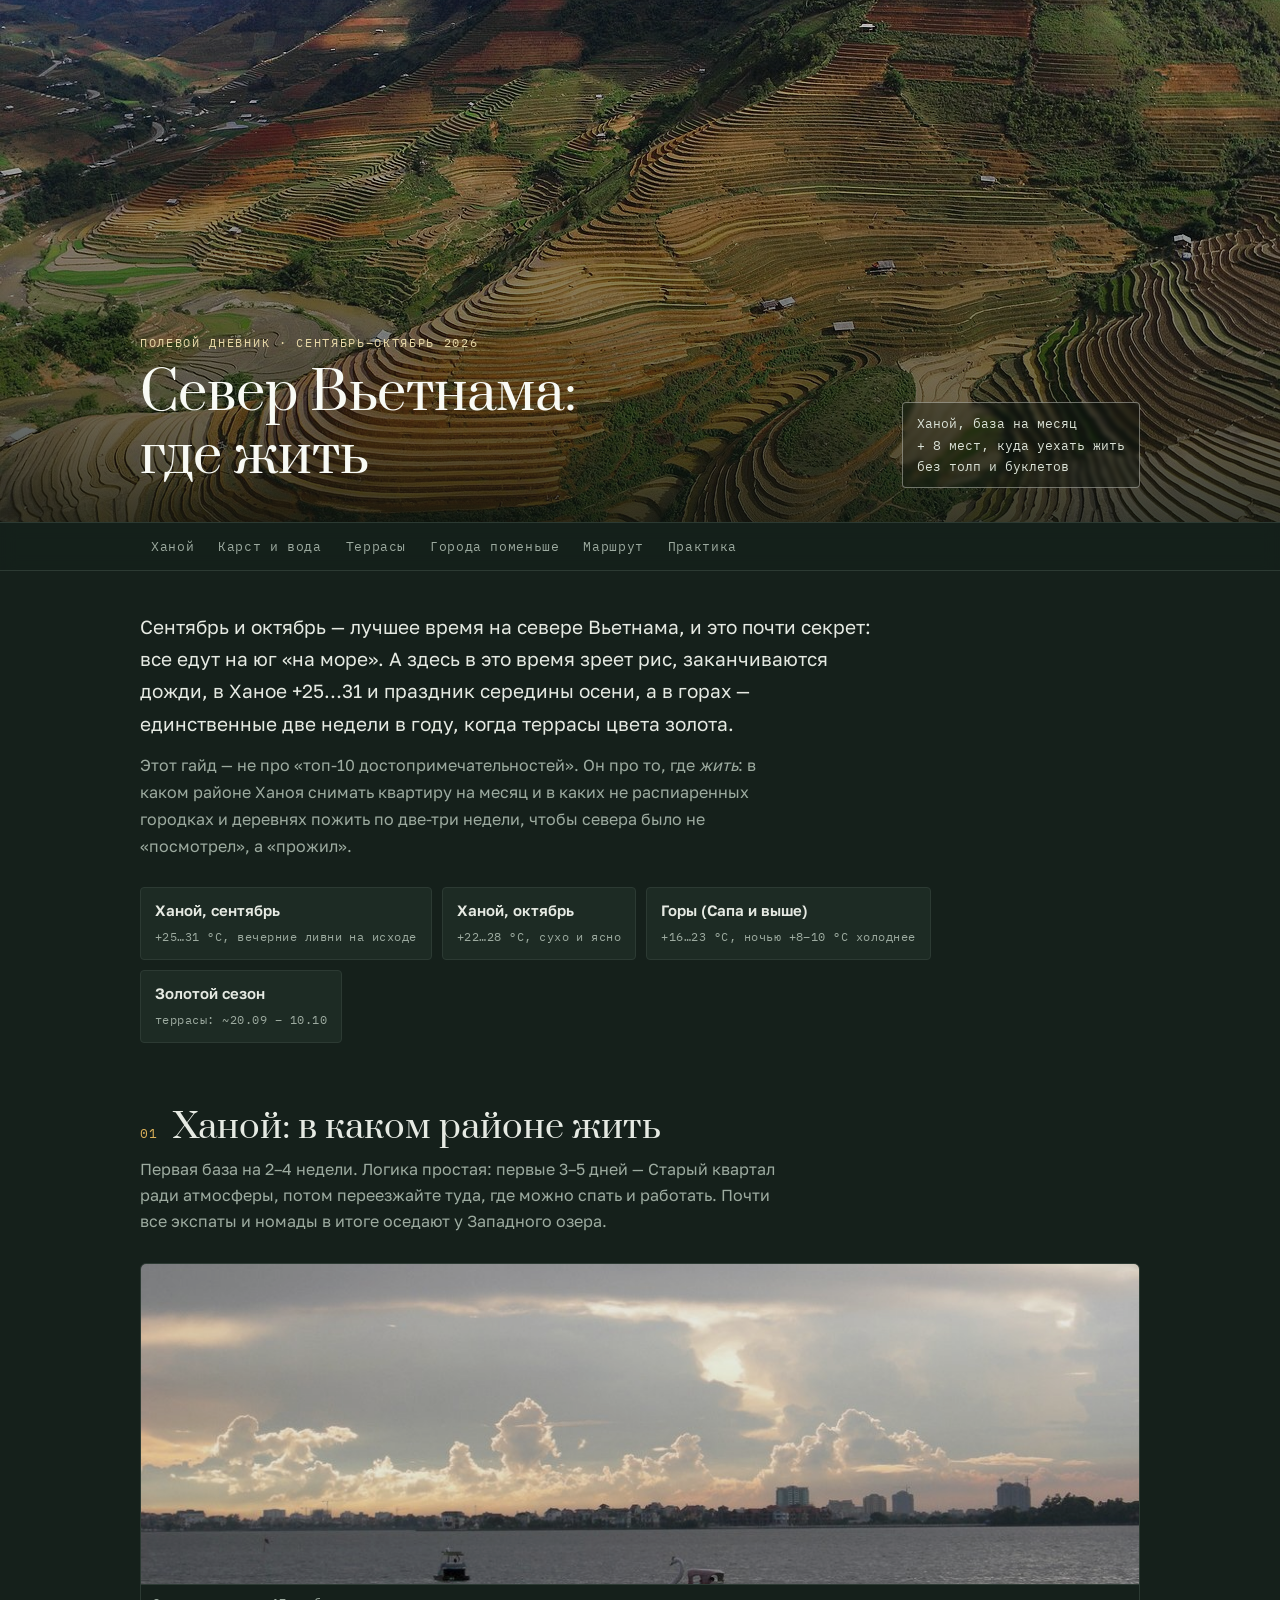
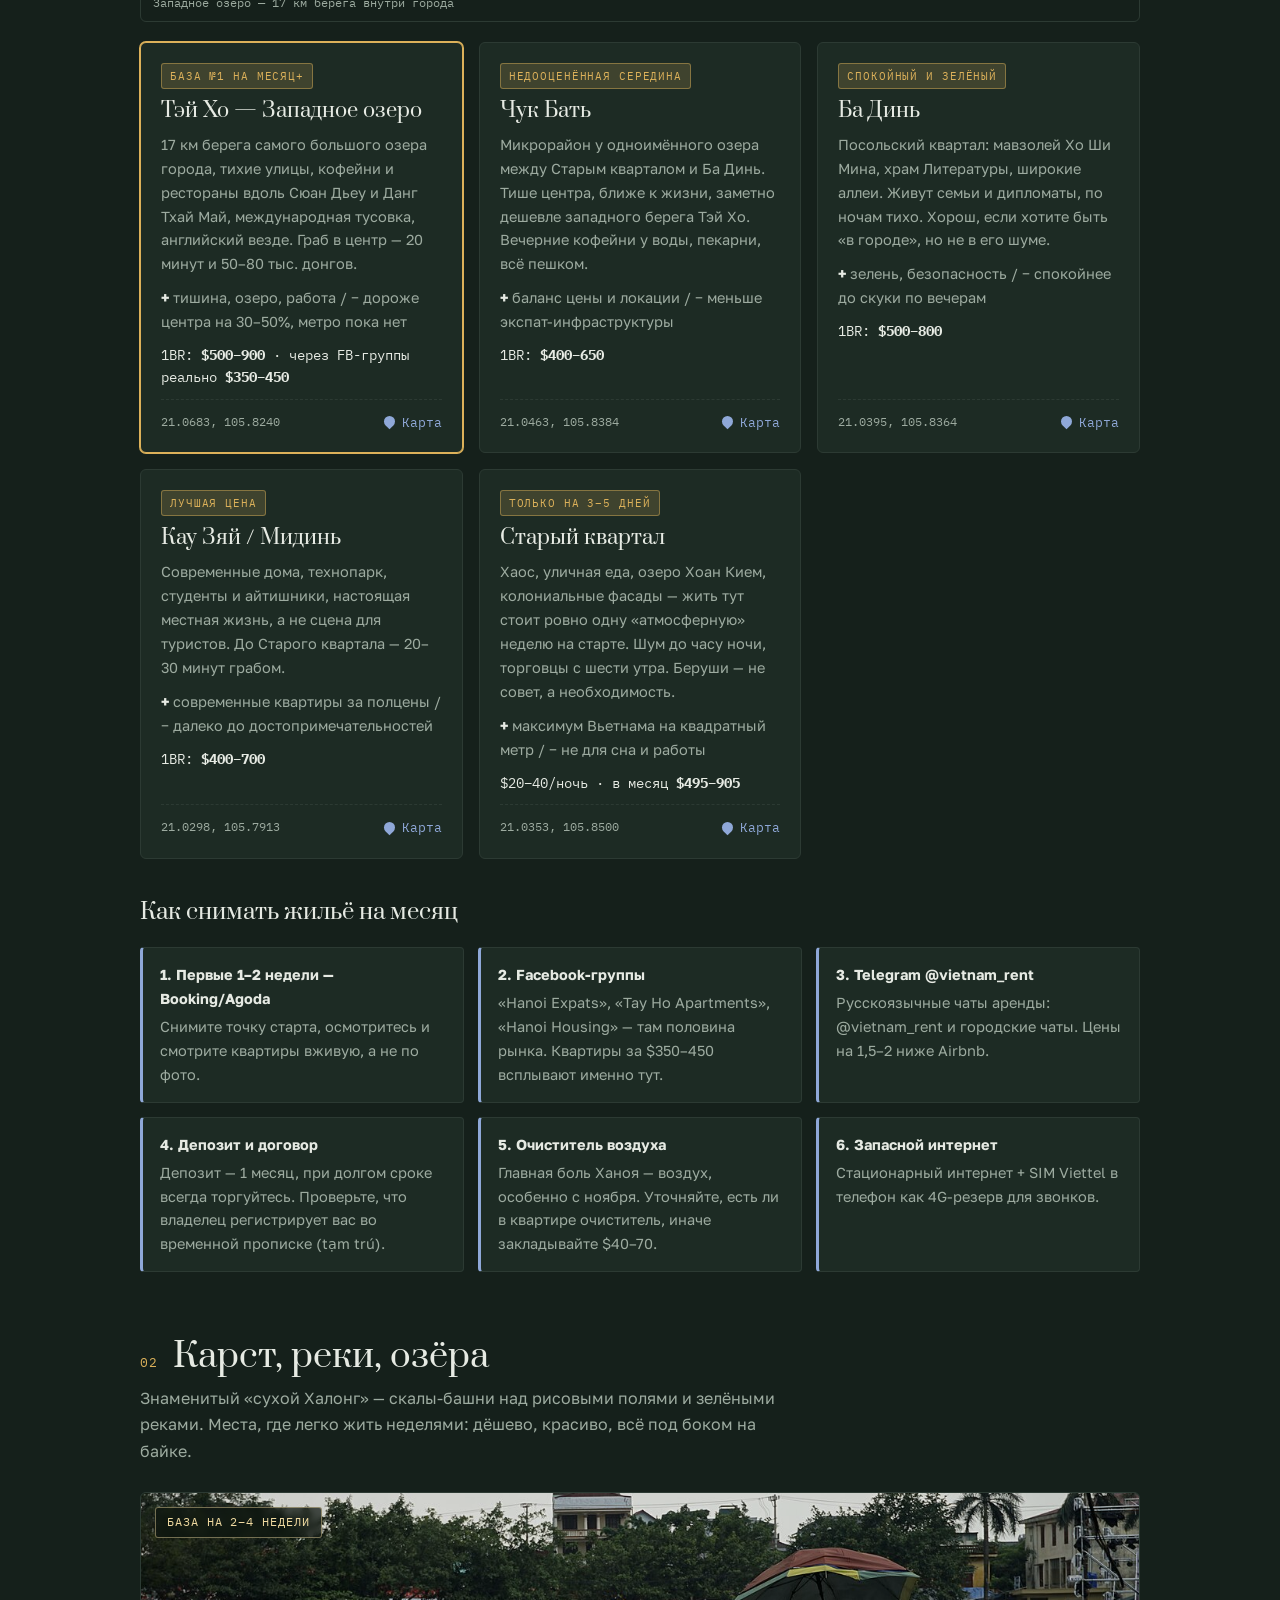
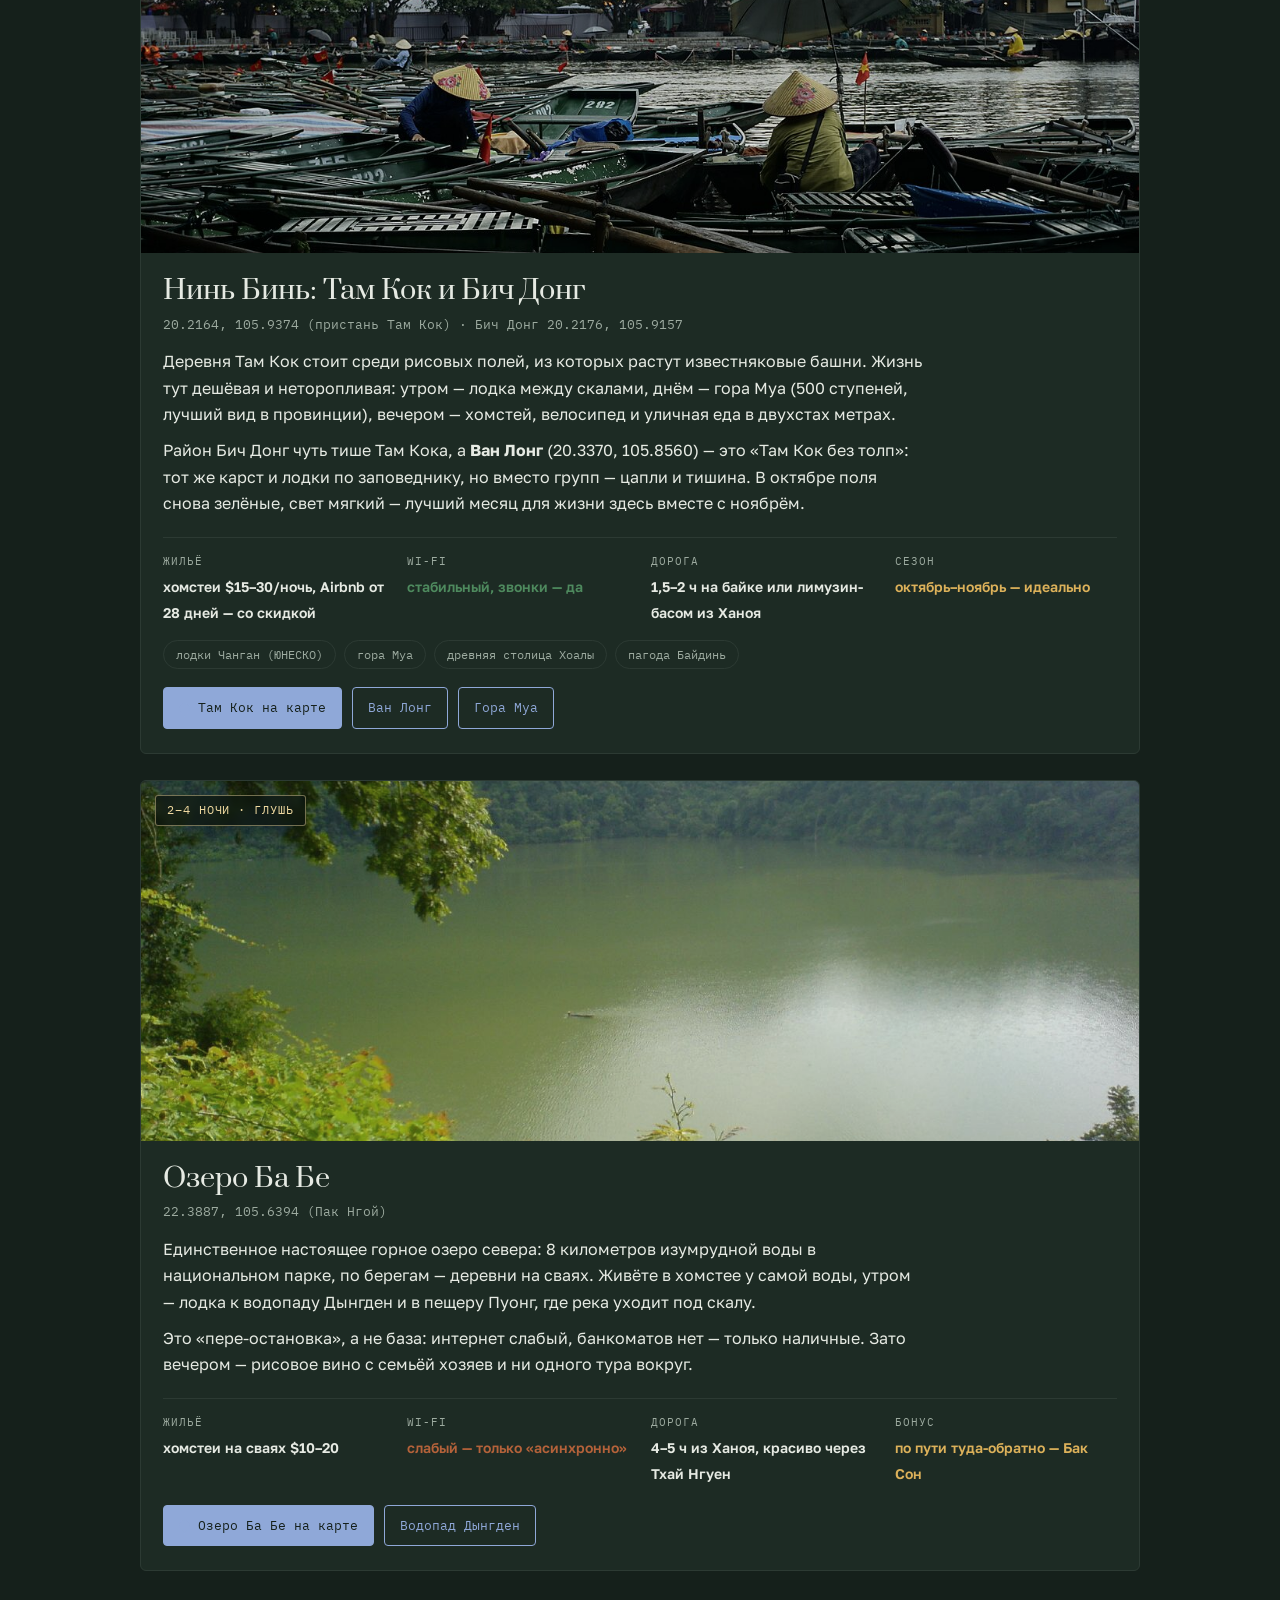
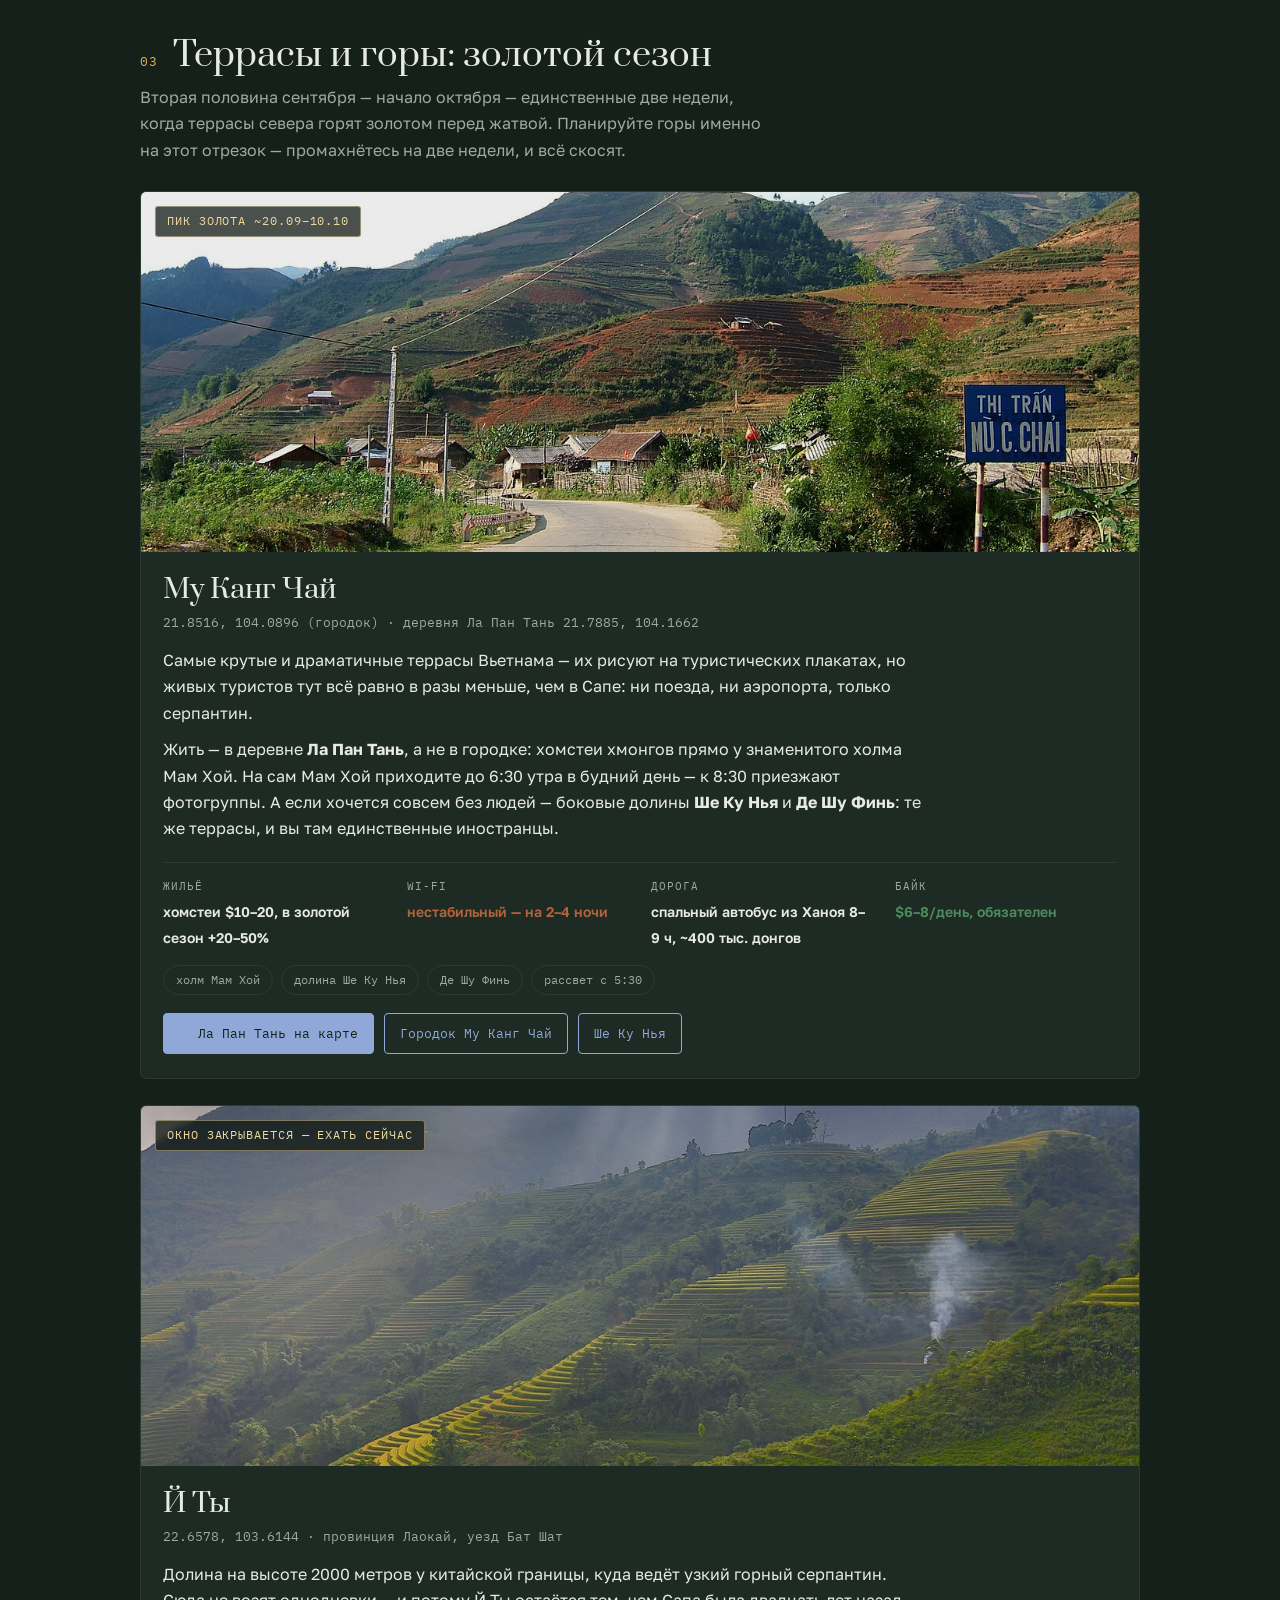
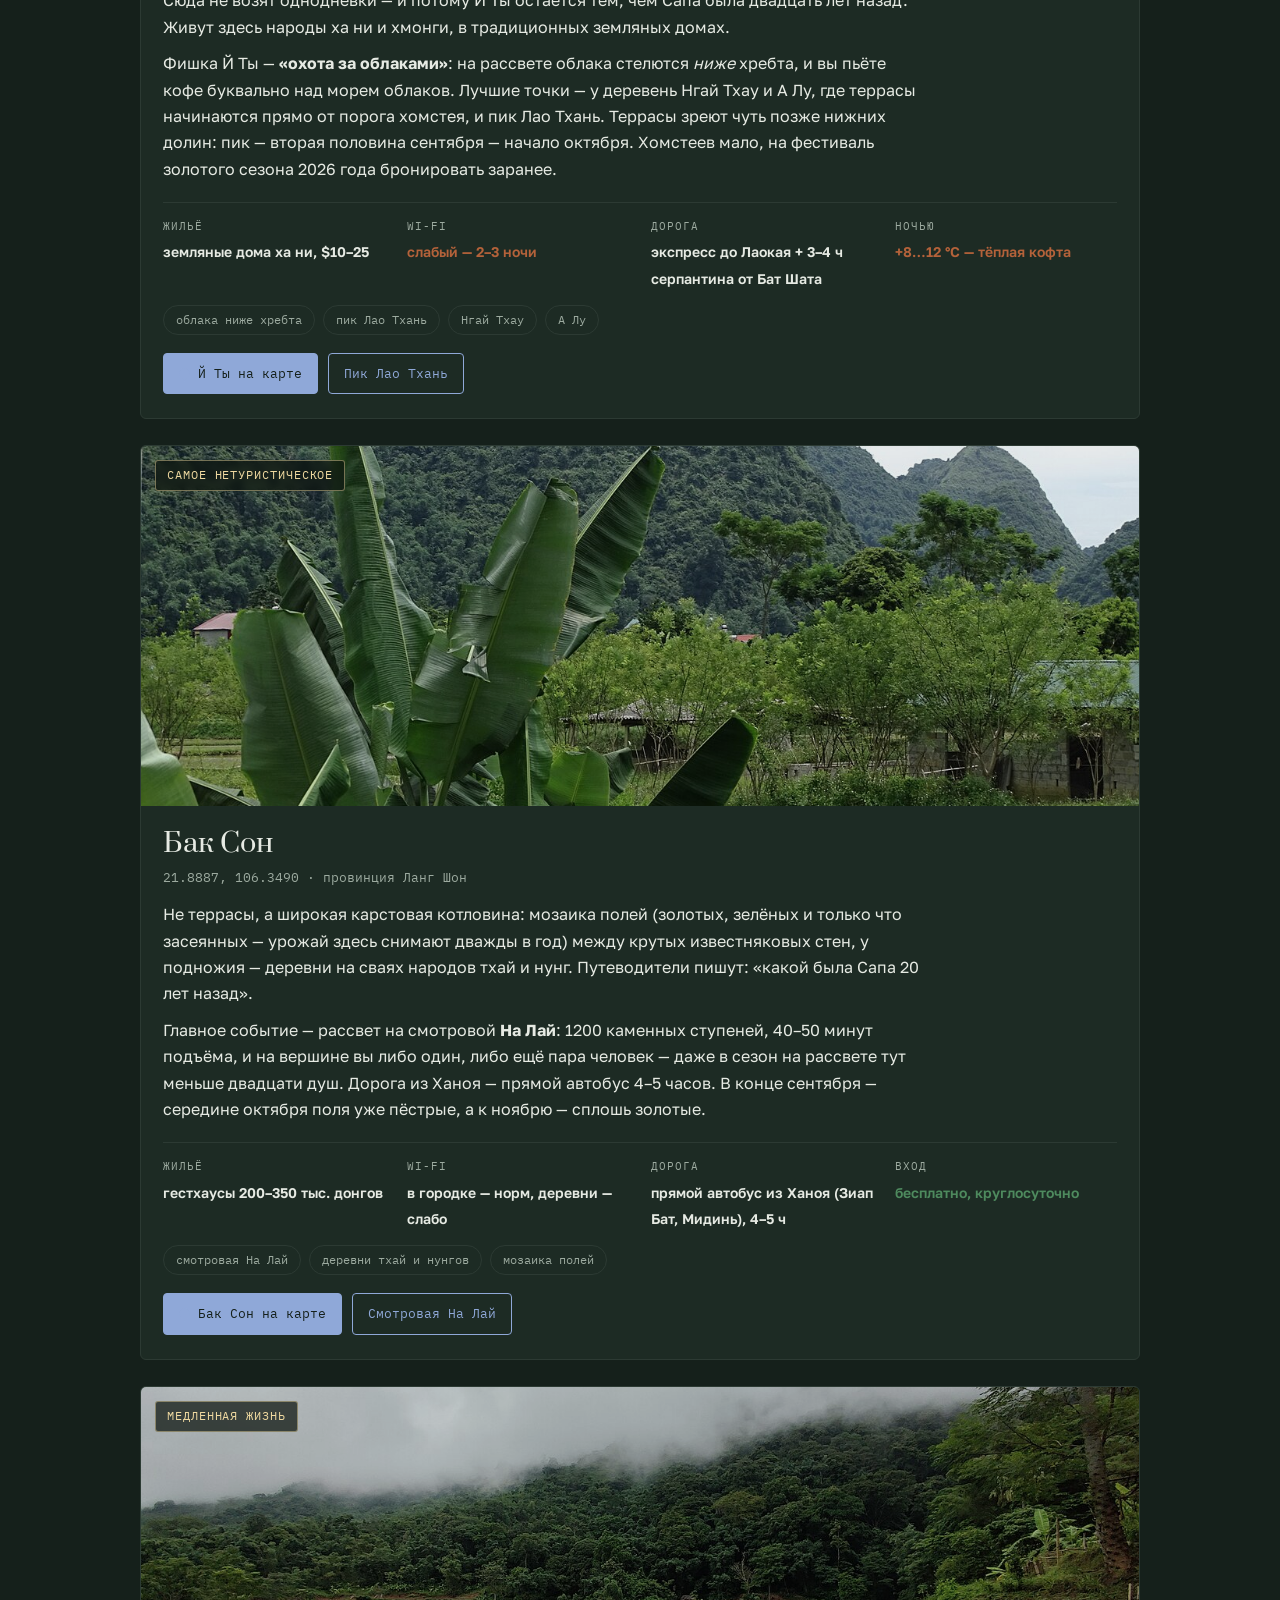
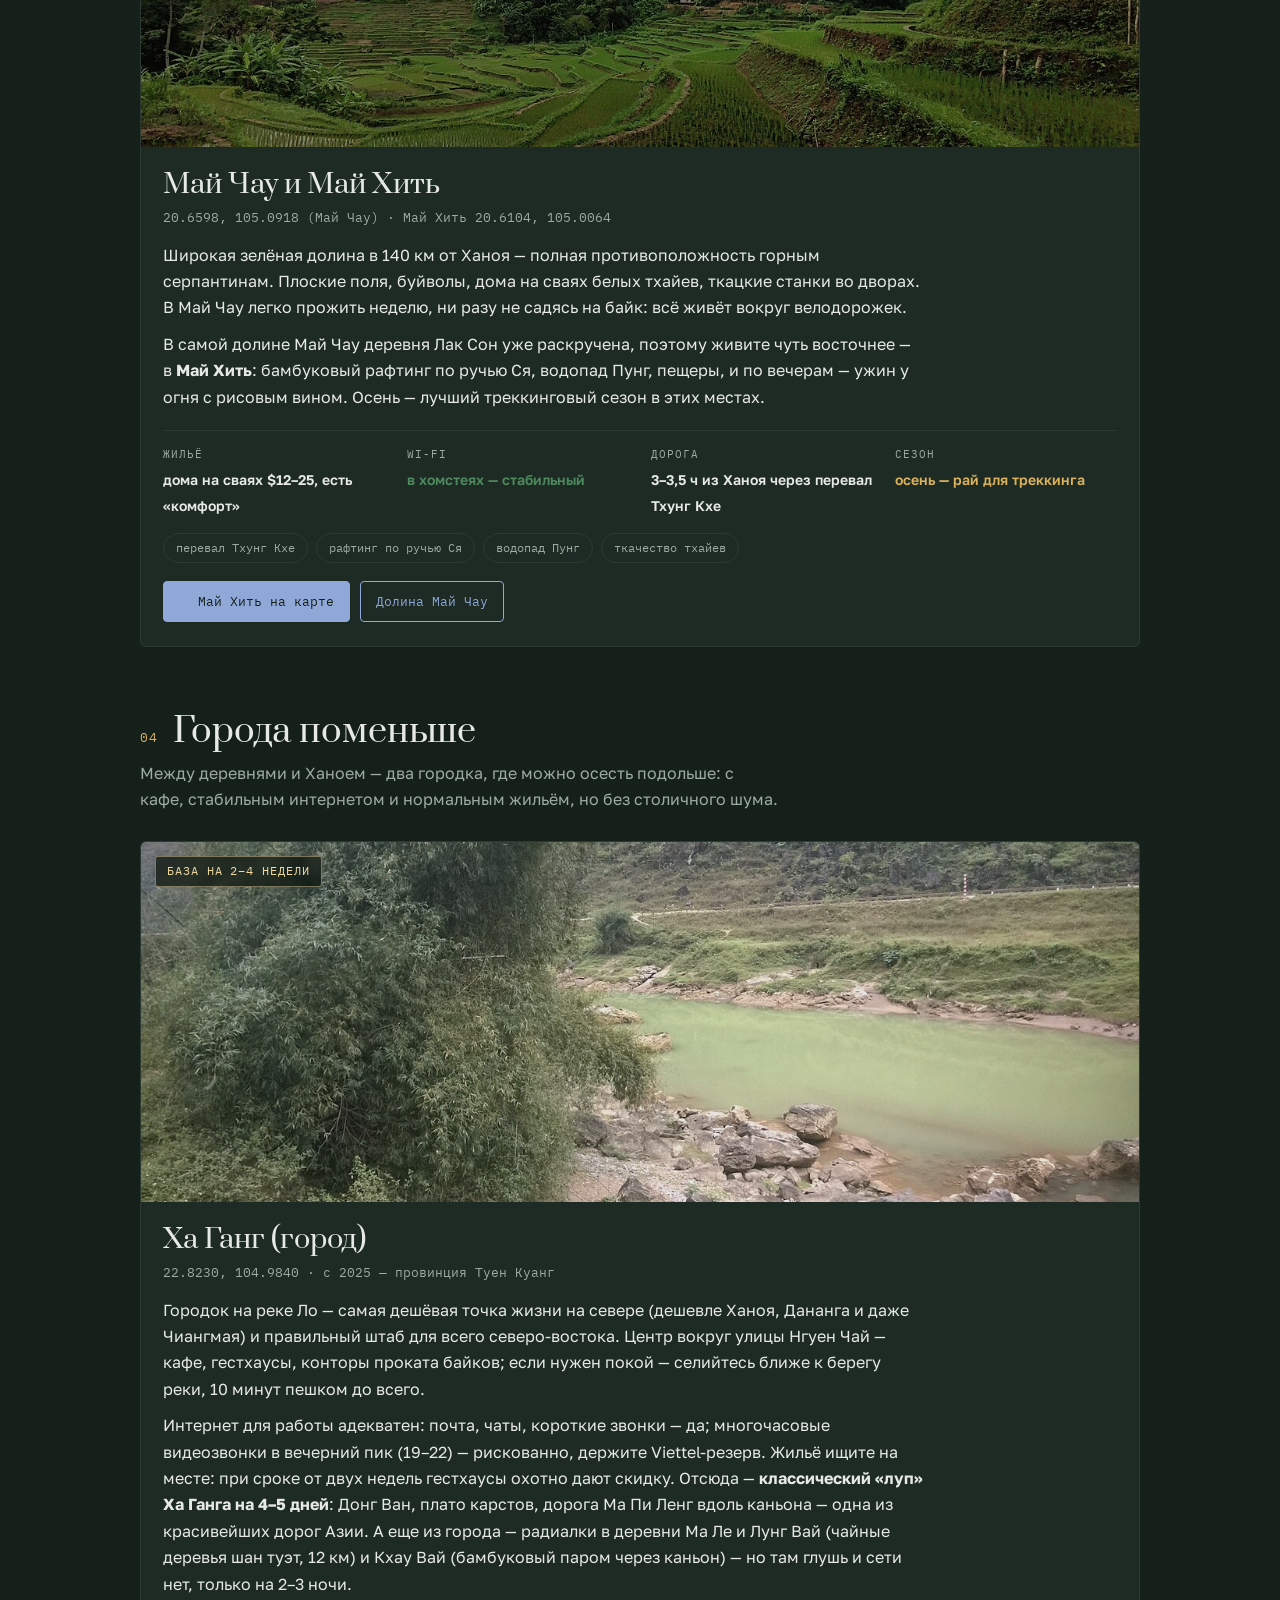
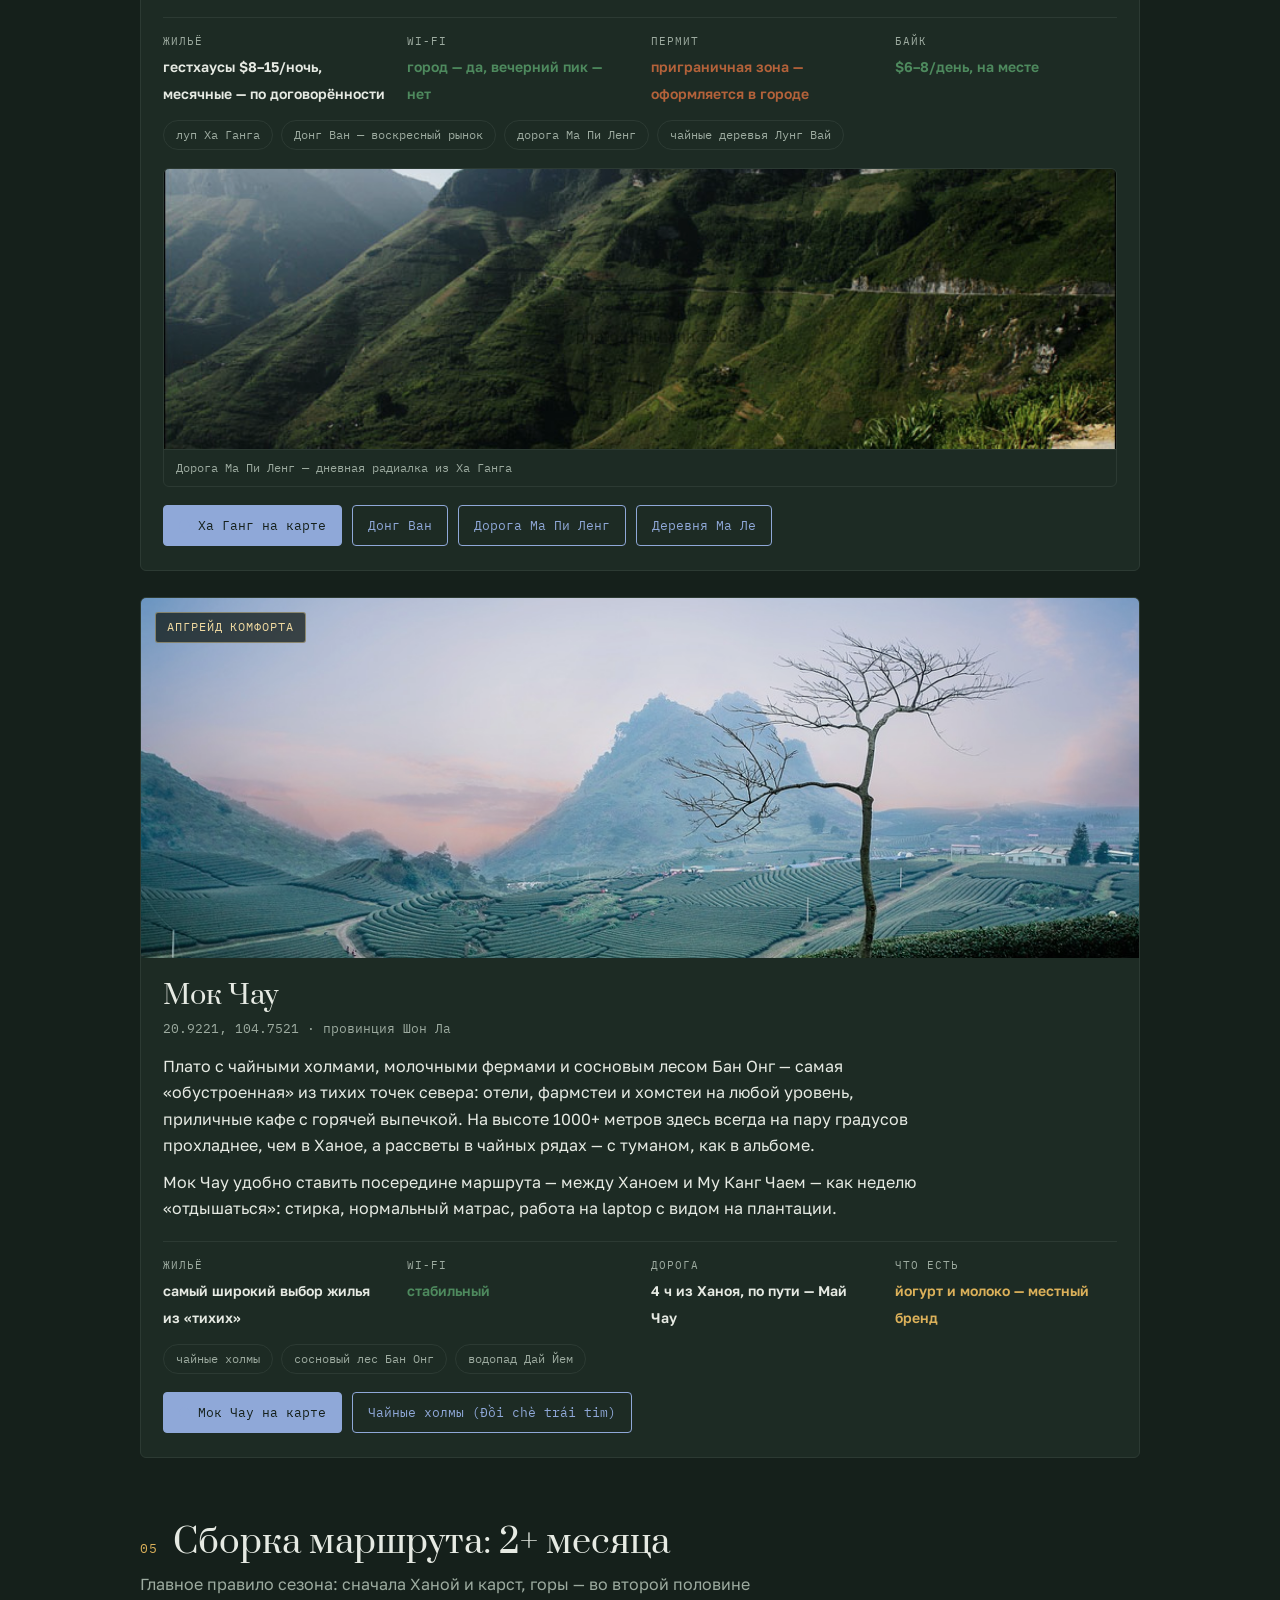
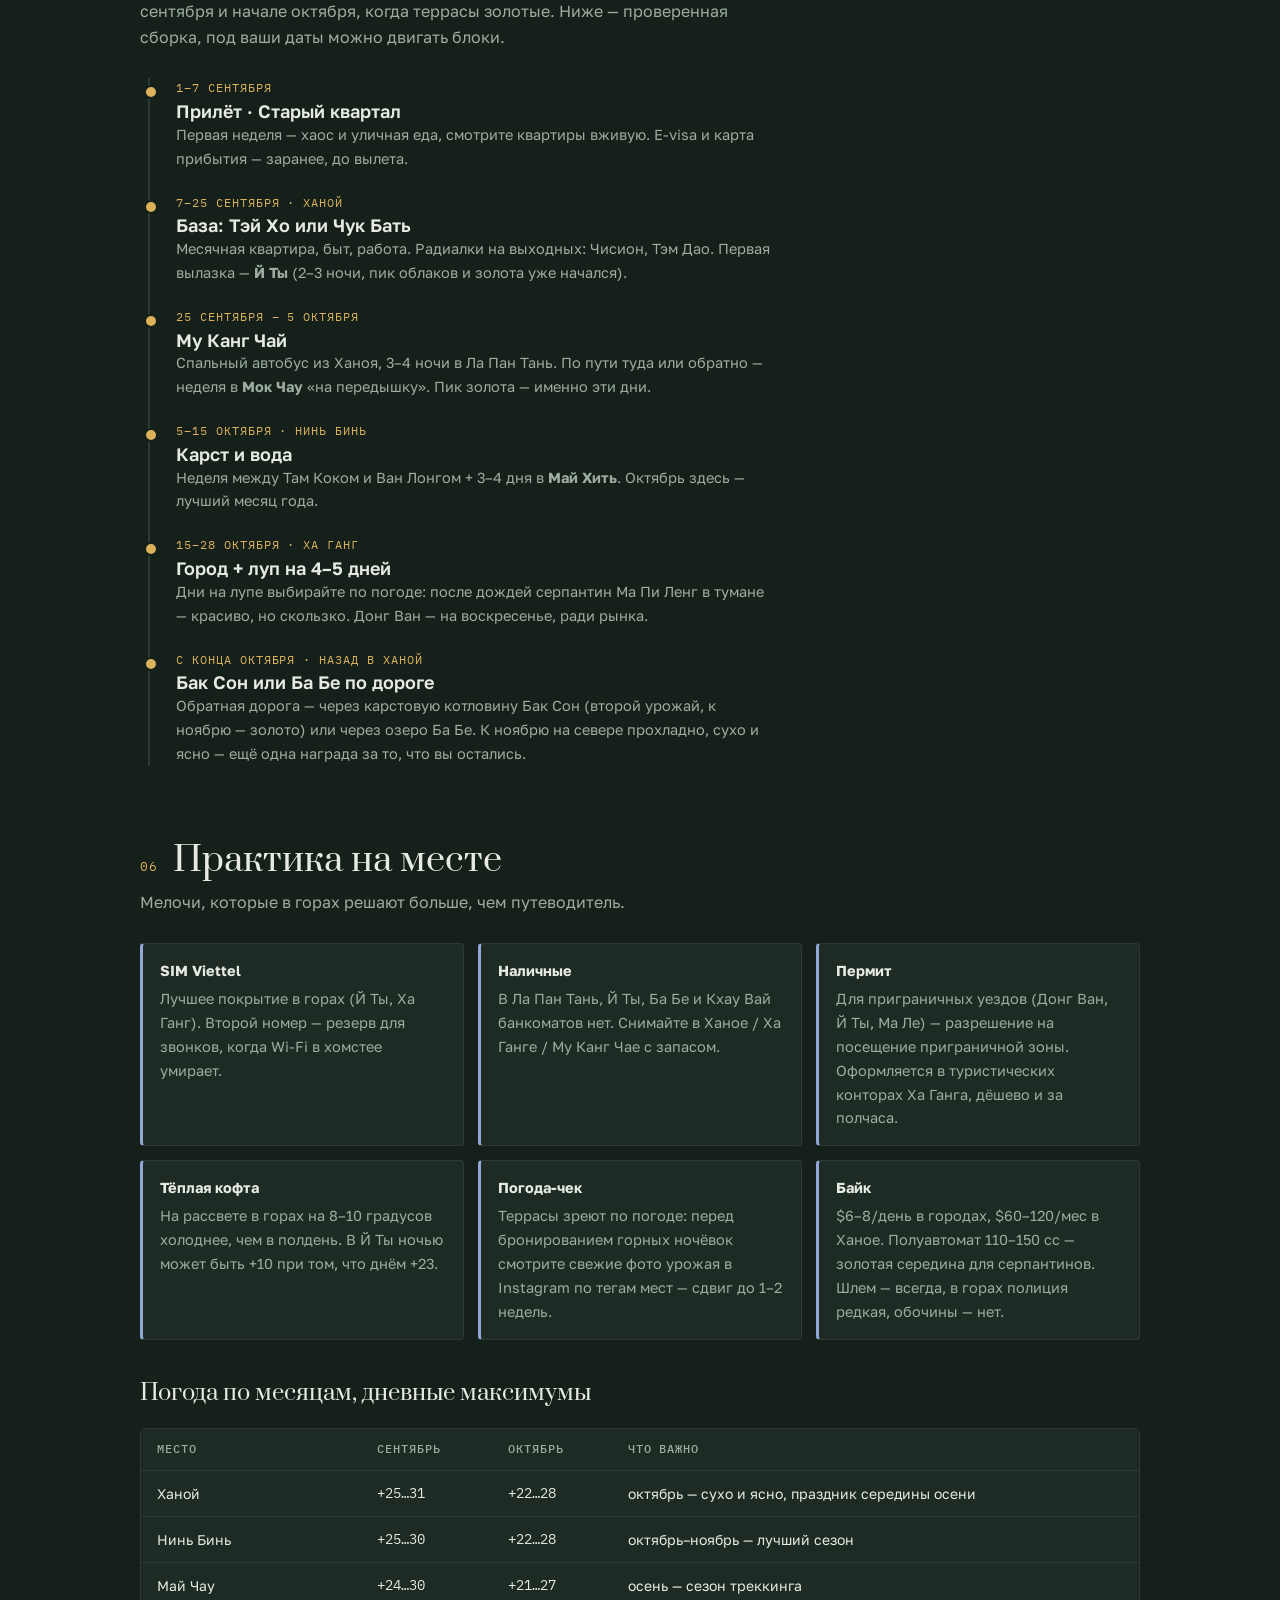
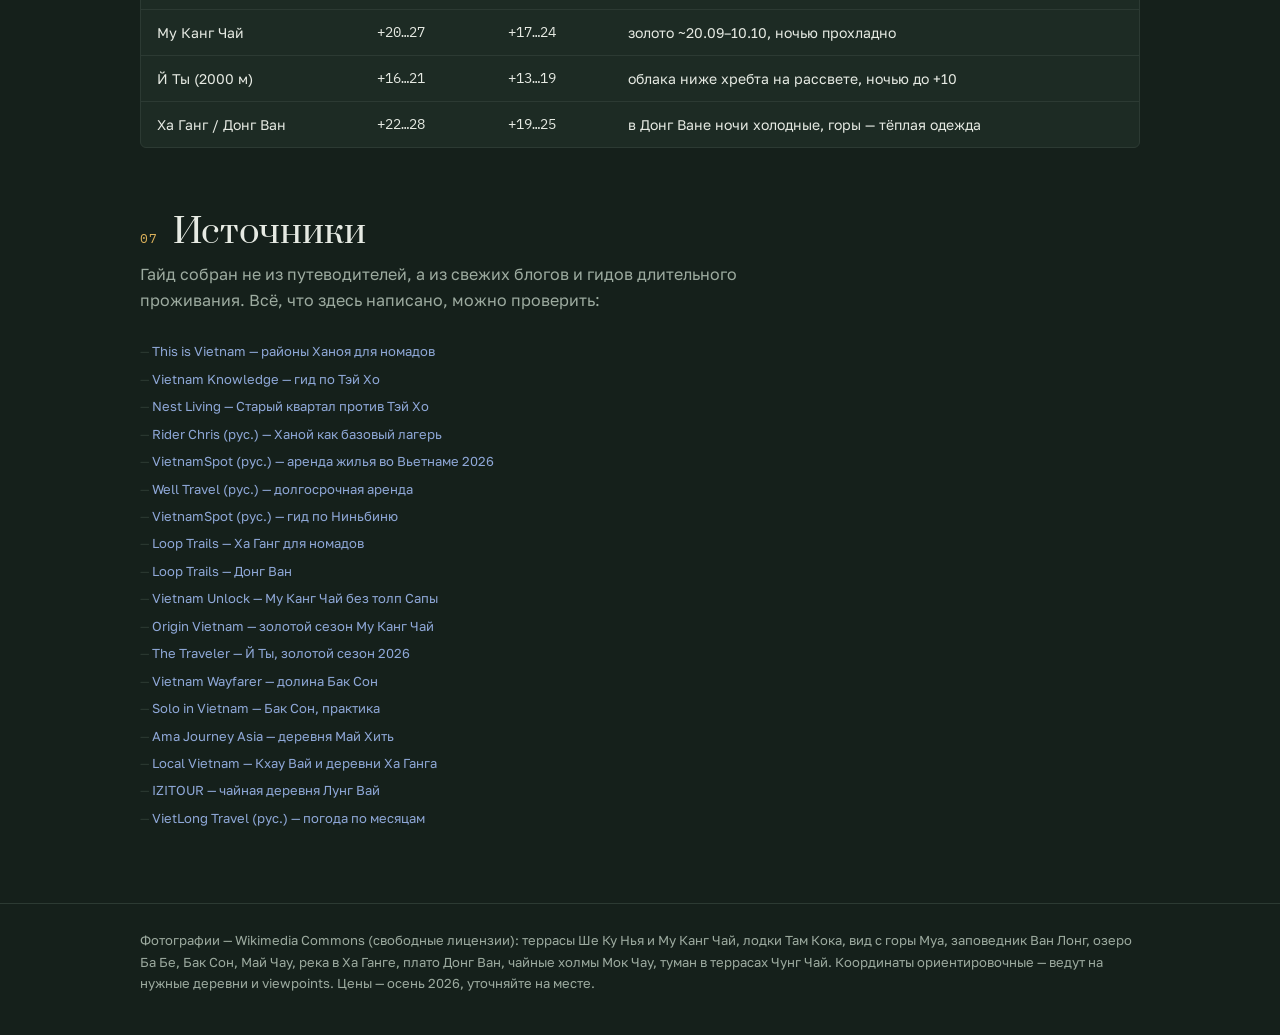
